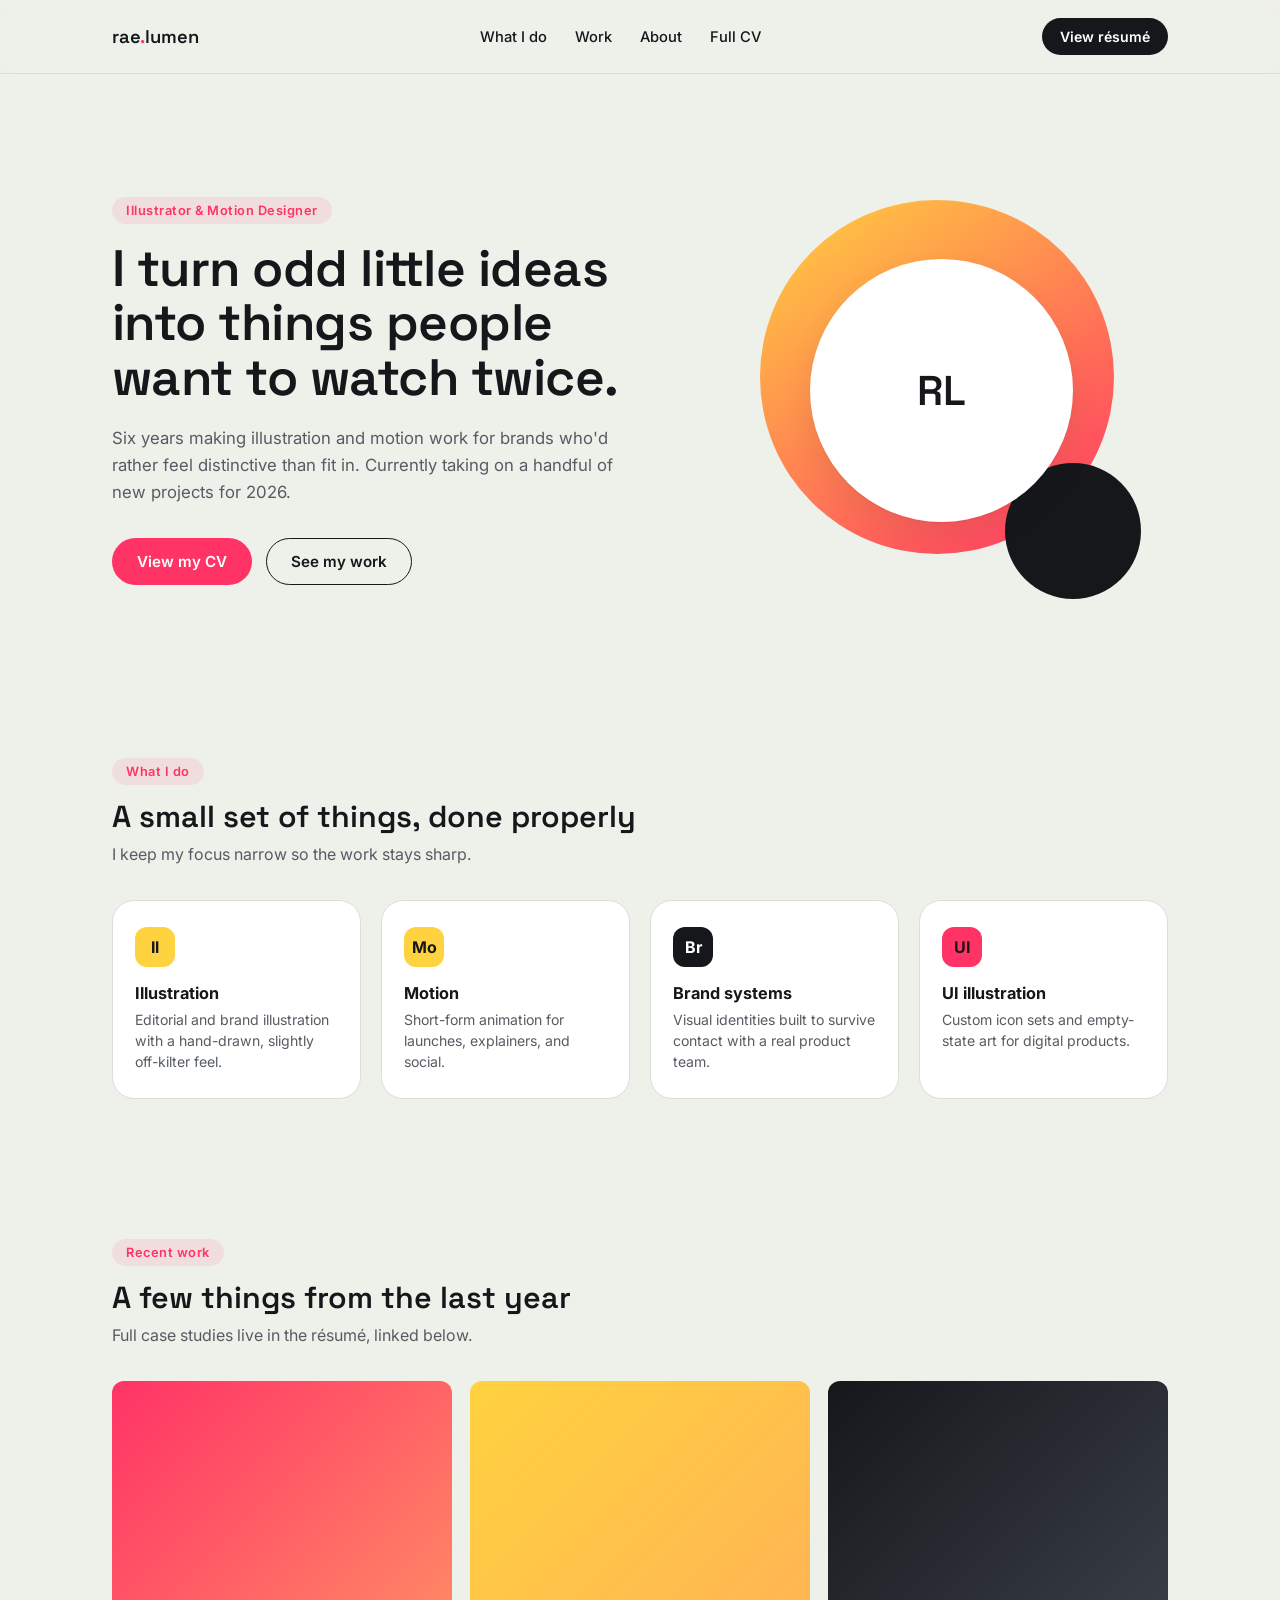
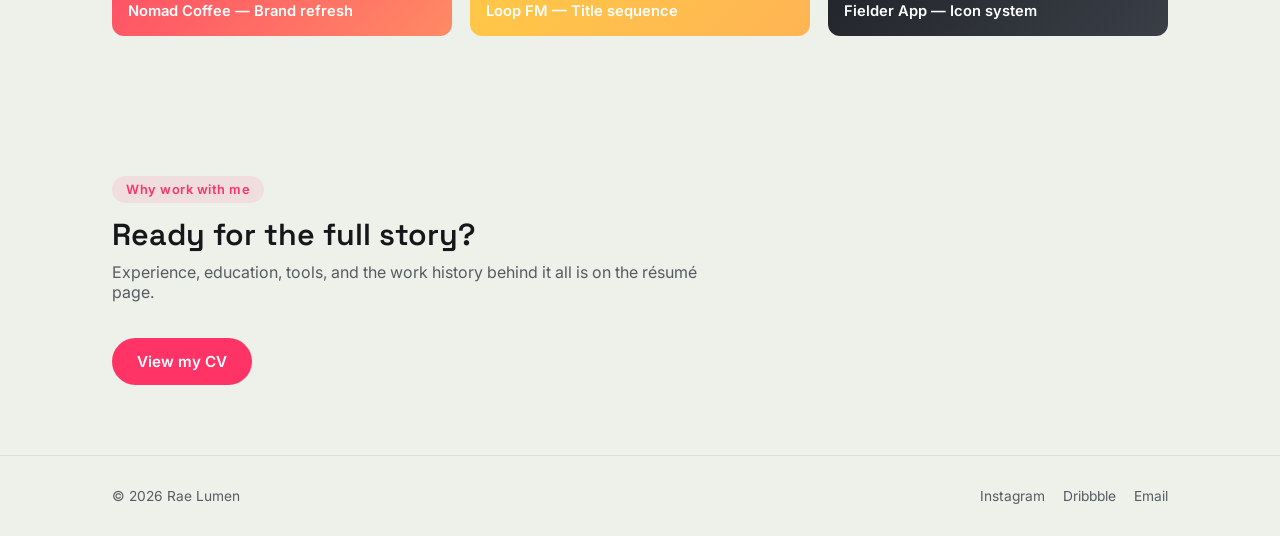
==== index.html @ 73926920 "add: sementara" ====
<!DOCTYPE html>
<html lang="en">
<head>
<meta charset="UTF-8">
<meta name="viewport" content="width=device-width, initial-scale=1.0">
<title>Rae Lumen — Illustrator &amp; Motion Designer</title>
<link rel="preconnect" href="https://fonts.googleapis.com">
<link href="https://fonts.googleapis.com/css2?family=Space+Grotesk:wght@500;600&family=Inter:wght@400;500;600&display=swap" rel="stylesheet">
<link rel="stylesheet" href="style.css">
</head>
<body>

  <header class="site-header">
    <div class="wrap">
      <nav class="main-nav">
        <a class="logo" href="#top">rae<span>.</span>lumen</a>

        <input type="checkbox" id="nav-toggle">

        <ul class="nav-links">
          <li><a href="#services">What I do</a></li>
          <li><a href="#work">Work</a></li>
          <li><a href="#about">About</a></li>
          <li><a href="cv.html">Full CV</a></li>
        </ul>

        <a class="nav-cta" href="cv.html">View résumé</a>

        <label class="nav-burger" for="nav-toggle" aria-label="Toggle menu">
          <span></span><span></span><span></span>
        </label>
      </nav>
    </div>
  </header>

  <main id="top">

    <section class="hero">
      <div class="wrap hero-grid">
        <div class="hero-copy">
          <span class="eyebrow">Illustrator &amp; Motion Designer</span>
          <h1>I turn odd little ideas into things people want to watch twice.</h1>
          <p class="lead">
            Six years making illustration and motion work for brands who'd
            rather feel distinctive than fit in. Currently taking on a
            handful of new projects for 2026.
          </p>
          <div class="hero-actions">
            <a class="btn btn-primary" href="cv.html">View my CV</a>
            <a class="btn btn-secondary" href="#work">See my work</a>
          </div>
        </div>

        <div class="hero-visual" aria-hidden="true">
          <div class="blob blob-1"></div>
          <div class="blob blob-2"></div>
          <div class="avatar-mark">RL</div>
        </div>
      </div>
    </section>

    <section class="section" id="services">
      <div class="wrap">
        <div class="section-head">
          <span class="eyebrow">What I do</span>
          <h2>A small set of things, done properly</h2>
          <p>I keep my focus narrow so the work stays sharp.</p>
        </div>

        <div class="services-grid">
          <article class="service-card">
            <div class="service-icon">Il</div>
            <h3>Illustration</h3>
            <p>Editorial and brand illustration with a hand-drawn, slightly off-kilter feel.</p>
          </article>
          <article class="service-card">
            <div class="service-icon">Mo</div>
            <h3>Motion</h3>
            <p>Short-form animation for launches, explainers, and social.</p>
          </article>
          <article class="service-card">
            <div class="service-icon">Br</div>
            <h3>Brand systems</h3>
            <p>Visual identities built to survive contact with a real product team.</p>
          </article>
          <article class="service-card">
            <div class="service-icon">UI</div>
            <h3>UI illustration</h3>
            <p>Custom icon sets and empty-state art for digital products.</p>
          </article>
        </div>
      </div>
    </section>

    <section class="section" id="work">
      <div class="wrap">
        <div class="section-head">
          <span class="eyebrow">Recent work</span>
          <h2>A few things from the last year</h2>
          <p>Full case studies live in the résumé, linked below.</p>
        </div>

        <div class="work-grid">
          <div class="work-tile"><span>Nomad Coffee — Brand refresh</span></div>
          <div class="work-tile"><span>Loop&nbsp;FM — Title sequence</span></div>
          <div class="work-tile"><span>Fielder App — Icon system</span></div>
        </div>
      </div>
    </section>

    <section class="section" id="about">
      <div class="wrap">
        <div class="section-head">
          <span class="eyebrow">Why work with me</span>
          <h2>Ready for the full story?</h2>
          <p>Experience, education, tools, and the work history behind it all is on the résumé page.</p>
        </div>
        <a class="btn btn-primary" href="cv.html">View my CV</a>
      </div>
    </section>

  </main>

  <footer class="site-footer">
    <div class="wrap footer-row">
      <span>&copy; 2026 Rae Lumen</span>
      <div class="social-row">
        <a href="#">Instagram</a>
        <a href="#">Dribbble</a>
        <a href="mailto:hello@raelumen.example">Email</a>
      </div>
    </div>
  </footer>

</body>
</html>
---- style.css ----
:root{
  --ink: #15171b;
  --ink-soft: #565c63;
  --paper: #eef0ea;
  --card: #ffffff;
  --accent: #ff3366;
  --accent-2: #ffd23f;
  --line: #dcdfd6;
  --radius-lg: 22px;
  --radius-sm: 12px;
  --shadow: 0 1px 2px rgba(21,23,27,0.06), 0 14px 30px rgba(21,23,27,0.08);
  --font-display: "Space Grotesk", "Segoe UI", sans-serif;
  --font-body: "Inter", -apple-system, BlinkMacSystemFont, sans-serif;
}

*{ box-sizing: border-box; }

html{ scroll-behavior: smooth; }

body{
  margin:0;
  background: var(--paper);
  color: var(--ink);
  font-family: var(--font-body);
  -webkit-font-smoothing: antialiased;
}

img{ max-width: 100%; display:block; }

a{ color: inherit; text-decoration: none; }

.wrap{
  max-width: 1120px;
  margin: 0 auto;
  padding: 0 32px;
}

header.site-header{
  position: sticky;
  top: 0;
  z-index: 50;
  background: rgba(238,240,234,0.88);
  backdrop-filter: blur(8px);
  border-bottom: 1px solid var(--line);
}

nav.main-nav{
  display: flex;
  align-items: center;
  justify-content: space-between;
  padding: 18px 0;
}

.logo{
  font-family: var(--font-display);
  font-weight: 600;
  font-size: 1.15rem;
  letter-spacing: -0.01em;
}

.logo span{ color: var(--accent); }

.nav-links{
  list-style:none;
  display:flex;
  gap: 28px;
  margin:0;
  padding:0;
  font-size: 0.92rem;
  font-weight: 500;
}

.nav-links a{
  position: relative;
  padding: 4px 0;
}

.nav-links a::after{
  content:"";
  position:absolute;
  left:0; bottom:-2px;
  width:0%;
  height:2px;
  background: var(--accent);
  transition: width 0.2s ease;
}

.nav-links a:hover::after,
.nav-links a:focus-visible::after{
  width:100%;
}

.nav-cta{
  display:inline-flex;
  align-items:center;
  gap:8px;
  background: var(--ink);
  color: #fff;
  padding: 10px 18px;
  border-radius: 100px;
  font-size: 0.88rem;
  font-weight: 600;
  transition: background-color 0.15s ease, transform 0.1s ease;
}

.nav-cta:hover{
  background: var(--accent);
}

.nav-cta:active{
  transform: translateY(1px);
}

#nav-toggle{
  display:none;
}

.nav-burger{
  display:none;
  width: 26px;
  height: 20px;
  position: relative;
  cursor: pointer;
}

.nav-burger span{
  position:absolute;
  left:0; right:0;
  height:2px;
  background: var(--ink);
  border-radius: 2px;
  transition: transform 0.2s ease, opacity 0.2s ease;
}

.nav-burger span:nth-child(1){ top:0; }
.nav-burger span:nth-child(2){ top:9px; }
.nav-burger span:nth-child(3){ top:18px; }

a:focus-visible,
button:focus-visible,
label.nav-burger:focus-within{
  outline: 2px solid var(--accent);
  outline-offset: 3px;
}

.hero{
  padding: 90px 0 70px;
}

.hero-grid{
  display: grid;
  grid-template-columns: 1.1fr 0.9fr;
  gap: 48px;
  align-items: center;
}

.eyebrow{
  display: inline-block;
  font-size: 0.8rem;
  font-weight: 600;
  letter-spacing: 0.04em;
  color: var(--accent);
  background: rgba(255,51,102,0.09);
  padding: 6px 14px;
  border-radius: 100px;
  margin-bottom: 18px;
}

.hero h1{
  font-family: var(--font-display);
  font-size: clamp(2.2rem, 4vw, 3.4rem);
  line-height: 1.06;
  font-weight: 600;
  margin: 0 0 20px;
  letter-spacing: -0.01em;
}

.hero p.lead{
  font-size: 1.05rem;
  color: var(--ink-soft);
  max-width: 46ch;
  line-height: 1.6;
  margin: 0 0 32px;
}

.hero-actions{
  display:flex;
  gap: 14px;
  flex-wrap: wrap;
}

.btn{
  display: inline-flex;
  align-items:center;
  gap: 8px;
  padding: 13px 24px;
  border-radius: 100px;
  font-weight: 600;
  font-size: 0.95rem;
  border: 1px solid transparent;
  transition: background-color 0.15s ease, border-color 0.15s ease, transform 0.1s ease;
}

.btn:active{ transform: translateY(1px); }

.btn-primary{
  background: var(--accent);
  color: #fff;
}

.btn-primary:hover{
  background: #e01f52;
}

.btn-secondary{
  background: transparent;
  border-color: var(--ink);
  color: var(--ink);
}

.btn-secondary:hover{
  background: var(--ink);
  color: #fff;
}

.hero-visual{
  position: relative;
  aspect-ratio: 1 / 1;
  display:flex;
  align-items:center;
  justify-content:center;
}

.blob{
  position: absolute;
  border-radius: 50%;
}

.blob-1{
  width: 78%;
  height: 78%;
  background: linear-gradient(145deg, var(--accent-2), var(--accent));
  top: 8%;
  left: 10%;
}

.blob-2{
  width: 30%;
  height: 30%;
  background: var(--ink);
  bottom: 4%;
  right: 6%;
}

.avatar-mark{
  position: relative;
  width: 58%;
  aspect-ratio: 1/1;
  border-radius: 50%;
  background: var(--card);
  display:flex;
  align-items:center;
  justify-content:center;
  font-family: var(--font-display);
  font-size: 2.6rem;
  font-weight: 600;
  color: var(--ink);
  box-shadow: var(--shadow);
}

.section{
  padding: 70px 0;
}

.section-head{
  margin-bottom: 36px;
  max-width: 60ch;
}

.section-head .eyebrow{ margin-bottom: 12px; }

.section-head h2{
  font-family: var(--font-display);
  font-size: 1.9rem;
  font-weight: 600;
  margin: 0 0 8px;
}

.section-head p{
  color: var(--ink-soft);
  margin:0;
}

.services-grid{
  display: grid;
  grid-template-columns: repeat(4, 1fr);
  gap: 20px;
}

.service-card{
  background: var(--card);
  border-radius: var(--radius-lg);
  padding: 26px 22px;
  border: 1px solid var(--line);
  transition: transform 0.15s ease, box-shadow 0.15s ease;
}

.service-card:hover{
  transform: translateY(-4px);
  box-shadow: var(--shadow);
}

.service-card:nth-child(2) .service-icon{ background: var(--accent-2); }
.service-card:nth-child(3) .service-icon{ background: var(--ink); color:#fff; }
.service-card:nth-child(4) .service-icon{ background: var(--accent); }

.service-icon{
  width: 40px;
  height: 40px;
  border-radius: 12px;
  background: var(--accent-2);
  display:flex;
  align-items:center;
  justify-content:center;
  font-weight: 700;
  margin-bottom: 16px;
}

.service-card h3{
  font-size: 1.02rem;
  margin: 0 0 6px;
}

.service-card p{
  font-size: 0.88rem;
  color: var(--ink-soft);
  margin:0;
  line-height: 1.5;
}

.work-grid{
  display: grid;
  grid-template-columns: repeat(3, 1fr);
  gap: 18px;
}

.work-tile{
  position: relative;
  border-radius: var(--radius-sm);
  overflow: hidden;
  aspect-ratio: 4/3;
  background: linear-gradient(135deg, var(--ink) 0%, #3a3f47 100%);
  display:flex;
  align-items:flex-end;
  padding: 16px;
}

.work-tile:nth-child(1){ background: linear-gradient(135deg, var(--accent), #ff8a65); }
.work-tile:nth-child(2){ background: linear-gradient(135deg, var(--accent-2), #ffb454); }
.work-tile:nth-child(3){ background: linear-gradient(135deg, var(--ink), #3a3f47); }

.work-tile span{
  color: #fff;
  font-weight: 600;
  font-size: 0.92rem;
  position: relative;
}

footer.site-footer{
  border-top: 1px solid var(--line);
  padding: 32px 0;
}

.footer-row{
  display:flex;
  justify-content: space-between;
  align-items:center;
  flex-wrap: wrap;
  gap: 16px;
  font-size: 0.86rem;
  color: var(--ink-soft);
}

.social-row{
  display:flex;
  gap: 18px;
}

.social-row a:hover{
  color: var(--accent);
}

.cv-header{
  padding: 60px 0 40px;
  border-bottom: 1px solid var(--line);
}

.cv-header-inner{
  display:flex;
  align-items:center;
  gap: 28px;
  flex-wrap: wrap;
}

.cv-avatar{
  width: 116px;
  height: 116px;
  border-radius: 50%;
  background: linear-gradient(150deg, var(--accent-2), var(--accent));
  display:flex;
  align-items:center;
  justify-content:center;
  font-family: var(--font-display);
  font-size: 2rem;
  font-weight: 600;
  color: #fff;
  flex-shrink:0;
}

.cv-id h1{
  font-family: var(--font-display);
  font-size: 1.9rem;
  margin: 0 0 4px;
}

.cv-id .role{
  color: var(--accent);
  font-weight: 600;
  font-size: 0.95rem;
  margin: 0 0 12px;
}

.cv-contact{
  list-style:none;
  display:flex;
  flex-wrap: wrap;
  gap: 14px 22px;
  margin:0;
  padding:0;
  font-size: 0.86rem;
  color: var(--ink-soft);
}

.back-link{
  display:inline-flex;
  align-items:center;
  gap:6px;
  font-size: 0.86rem;
  font-weight: 600;
  color: var(--ink-soft);
  margin-bottom: 18px;
}

.back-link:hover{ color: var(--accent); }

.cv-body{
  display:grid;
  grid-template-columns: 1fr 1.7fr;
  gap: 50px;
  padding: 50px 0 90px;
  align-items:start;
}

.cv-side{
  position: sticky;
  top: 90px;
  display:flex;
  flex-direction:column;
  gap: 36px;
}

.side-block h2{
  font-size: 0.78rem;
  letter-spacing: 0.05em;
  text-transform: uppercase;
  color: var(--accent);
  margin: 0 0 14px;
}

.skill-tags{
  display:flex;
  flex-wrap:wrap;
  gap: 8px;
}

.skill-tags span{
  font-size: 0.82rem;
  padding: 6px 12px;
  border-radius: 100px;
  background: var(--card);
  border: 1px solid var(--line);
}

.tool-grid{
  display: grid;
  grid-template-columns: repeat(2, 1fr);
  gap: 10px;
}

.tool-grid div{
  background: var(--card);
  border: 1px solid var(--line);
  border-radius: var(--radius-sm);
  padding: 10px 12px;
  font-size: 0.82rem;
  text-align:center;
  font-weight: 500;
}

.edu-entry{
  font-size: 0.9rem;
  margin-bottom: 14px;
}

.edu-entry:last-child{ margin-bottom:0; }

.edu-entry .school{
  font-weight: 600;
  display:block;
}

.edu-entry .when{
  color: var(--ink-soft);
  font-size: 0.8rem;
}

.cv-main .about-text{
  font-size: 1rem;
  line-height: 1.7;
  color: var(--ink-soft);
  max-width: 68ch;
  margin: 0 0 46px;
}

.cv-main h2.block-title{
  font-family: var(--font-display);
  font-size: 1.3rem;
  margin: 0 0 26px;
}

.timeline{
  position: relative;
  padding-left: 28px;
  margin-bottom: 46px;
}

.timeline::before{
  content:"";
  position:absolute;
  left: 5px;
  top: 6px;
  bottom: 6px;
  width: 2px;
  background: var(--line);
}

.timeline-item{
  position: relative;
  margin-bottom: 30px;
}

.timeline-item:last-child{ margin-bottom:0; }

.timeline-item::before{
  content:"";
  position:absolute;
  left: -28px;
  top: 4px;
  width: 12px;
  height: 12px;
  border-radius: 50%;
  background: var(--accent);
  border: 3px solid var(--paper);
}

.timeline-item .when{
  font-size: 0.8rem;
  color: var(--ink-soft);
  font-weight: 600;
  margin-bottom: 2px;
}

.timeline-item h3{
  font-size: 1.02rem;
  margin: 0 0 2px;
}

.timeline-item .place{
  font-size: 0.85rem;
  color: var(--ink-soft);
  margin-bottom: 8px;
}

.timeline-item ul{
  margin: 8px 0 0;
  padding-left: 18px;
  font-size: 0.9rem;
  color: var(--ink-soft);
  line-height: 1.55;
}

.timeline-item li{ margin-bottom: 4px; }

@media (max-width: 900px){
  .hero-grid{ grid-template-columns: 1fr; }
  .hero-visual{ max-width: 340px; margin: 0 auto; }
  .services-grid{ grid-template-columns: repeat(2, 1fr); }
  .work-grid{ grid-template-columns: repeat(2, 1fr); }
  .cv-body{ grid-template-columns: 1fr; }
  .cv-side{ position: static; }
}

@media (max-width: 640px){
  .wrap{ padding: 0 20px; }

  .nav-links{
    position: absolute;
    top: 100%;
    left: 0;
    right: 0;
    flex-direction: column;
    background: var(--paper);
    border-bottom: 1px solid var(--line);
    padding: 18px 20px;
    gap: 16px;
    display: none;
  }

  .nav-burger{ display:block; }

  #nav-toggle:checked ~ .nav-links{
    display: flex;
  }

  #nav-toggle:checked ~ .nav-burger span:nth-child(1){
    transform: translateY(9px) rotate(45deg);
  }
  #nav-toggle:checked ~ .nav-burger span:nth-child(2){
    opacity: 0;
  }
  #nav-toggle:checked ~ .nav-burger span:nth-child(3){
    transform: translateY(-9px) rotate(-45deg);
  }

  .services-grid{ grid-template-columns: 1fr; }
  .work-grid{ grid-template-columns: 1fr; }
  .hero-actions{ flex-direction: column; align-items: stretch; }
  .btn{ justify-content:center; }
  .cv-header-inner{ flex-direction: column; align-items:flex-start; }
  .footer-row{ flex-direction: column; align-items:flex-start; }
}
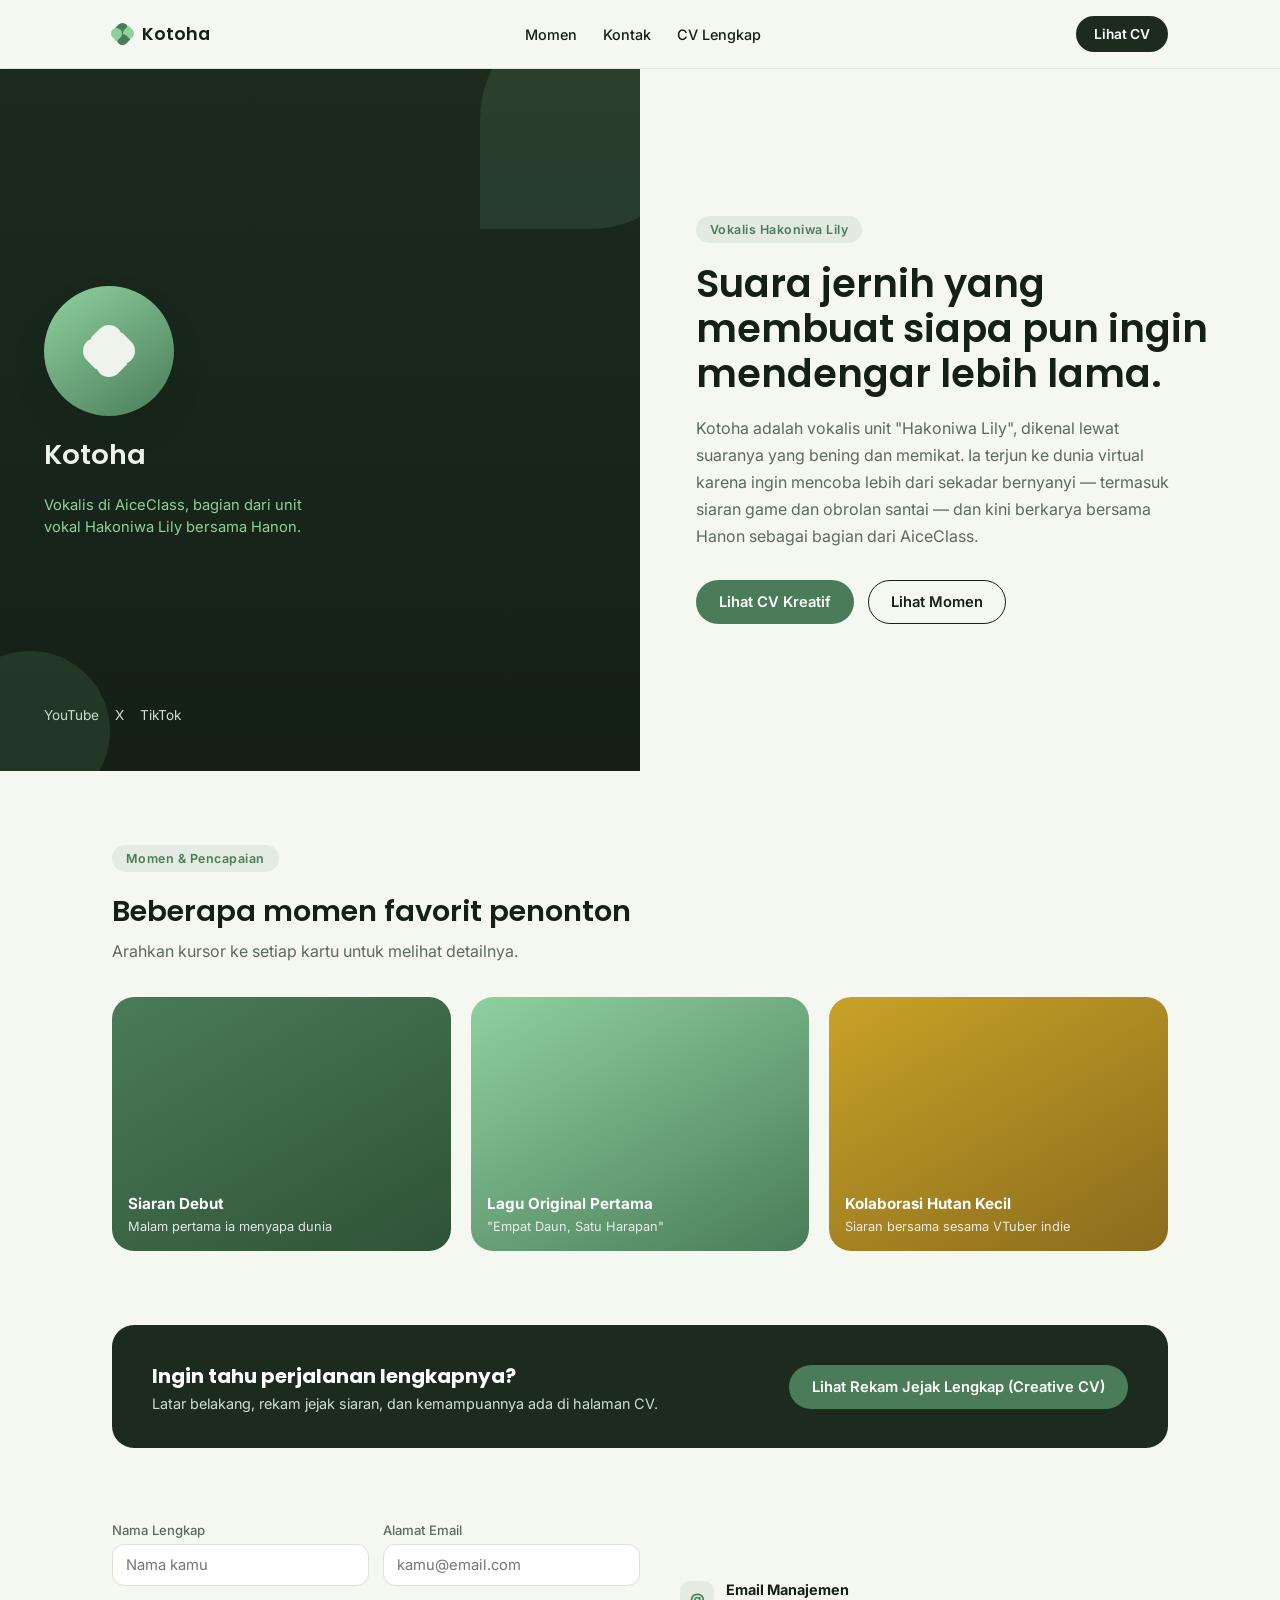
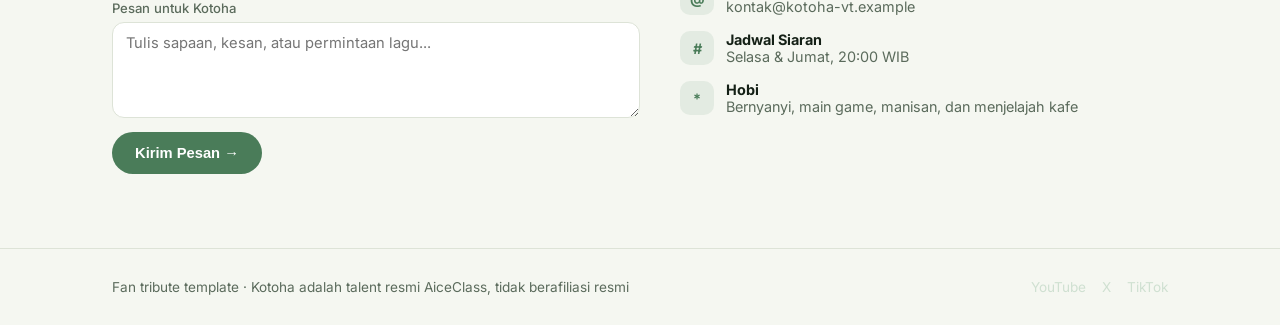
==== commit 783a4347: "update all - not the information" ====
--- a/index.html
+++ b/index.html
@@ -1,11 +1,11 @@
 <!DOCTYPE html>
-<html lang="en">
+<html lang="id">
 <head>
 <meta charset="UTF-8">
 <meta name="viewport" content="width=device-width, initial-scale=1.0">
-<title>Rae Lumen — Illustrator &amp; Motion Designer</title>
+<title>Kotoha — VTuber Klover</title>
 <link rel="preconnect" href="https://fonts.googleapis.com">
-<link href="https://fonts.googleapis.com/css2?family=Space+Grotesk:wght@500;600&family=Inter:wght@400;500;600&display=swap" rel="stylesheet">
+<link href="https://fonts.googleapis.com/css2?family=Poppins:wght@500;600&family=Inter:wght@400;500;600&display=swap" rel="stylesheet">
 <link rel="stylesheet" href="style.css">
 </head>
 <body>
@@ -13,20 +13,22 @@
   <header class="site-header">
     <div class="wrap">
       <nav class="main-nav">
-        <a class="logo" href="#top">rae<span>.</span>lumen</a>
+        <a class="logo" href="#top">
+          <span class="mark"><span class="leaf"></span><span class="leaf"></span><span class="leaf"></span><span class="leaf"></span></span>
+          Kotoha
+        </a>
 
         <input type="checkbox" id="nav-toggle">
 
         <ul class="nav-links">
-          <li><a href="#services">What I do</a></li>
-          <li><a href="#work">Work</a></li>
-          <li><a href="#about">About</a></li>
-          <li><a href="cv.html">Full CV</a></li>
+          <li><a href="#momen">Momen</a></li>
+          <li><a href="#kontak">Kontak</a></li>
+          <li><a href="cv.html">CV Lengkap</a></li>
         </ul>
 
-        <a class="nav-cta" href="cv.html">View résumé</a>
+        <a class="nav-cta" href="cv.html">Lihat CV</a>
 
-        <label class="nav-burger" for="nav-toggle" aria-label="Toggle menu">
+        <label class="nav-burger" for="nav-toggle" aria-label="Buka menu">
           <span></span><span></span><span></span>
         </label>
       </nav>
@@ -36,86 +38,129 @@
   <main id="top">
 
     <section class="hero">
-      <div class="wrap hero-grid">
-        <div class="hero-copy">
-          <span class="eyebrow">Illustrator &amp; Motion Designer</span>
-          <h1>I turn odd little ideas into things people want to watch twice.</h1>
-          <p class="lead">
-            Six years making illustration and motion work for brands who'd
-            rather feel distinctive than fit in. Currently taking on a
-            handful of new projects for 2026.
-          </p>
-          <div class="hero-actions">
-            <a class="btn btn-primary" href="cv.html">View my CV</a>
-            <a class="btn btn-secondary" href="#work">See my work</a>
+      <div class="hero-panel">
+        <div class="decor-leaf d1"></div>
+        <div class="decor-leaf d2"></div>
+
+        <div class="hero-id">
+          <div class="avatar-ring">
+            <div class="clover"><span class="leaf"></span><span class="leaf"></span><span class="leaf"></span><span class="leaf"></span></div>
           </div>
+          <h1>Kotoha</h1>
+          <p class="role">Vokalis di AiceClass, bagian dari unit vokal Hakoniwa Lily bersama Hanon.</p>
         </div>
 
-        <div class="hero-visual" aria-hidden="true">
-          <div class="blob blob-1"></div>
-          <div class="blob blob-2"></div>
-          <div class="avatar-mark">RL</div>
+        <div class="social-row">
+          <a href="https://www.youtube.com/channel/UC3ql_EU4JnaE3Rh3cqbHu6g" target="_blank" rel="noopener">YouTube</a>
+          <a href="https://twitter.com/Kotoha_ktnh" target="_blank" rel="noopener">X</a>
+          <a href="https://www.tiktok.com/@hanon_kotoha" target="_blank" rel="noopener">TikTok</a>
+        </div>
+      </div>
+
+      <div class="hero-copy">
+        <span class="eyebrow">Vokalis Hakoniwa Lily</span>
+        <h2>Suara jernih yang membuat siapa pun ingin mendengar lebih lama.</h2>
+        <p class="lead">
+          Kotoha adalah vokalis unit "Hakoniwa Lily", dikenal lewat suaranya
+          yang bening dan memikat. Ia terjun ke dunia virtual karena ingin
+          mencoba lebih dari sekadar bernyanyi &mdash; termasuk siaran game
+          dan obrolan santai &mdash; dan kini berkarya bersama Hanon sebagai
+          bagian dari AiceClass.
+        </p>
+        <div class="hero-actions">
+          <a class="btn btn-primary" href="cv.html">Lihat CV Kreatif</a>
+          <a class="btn btn-secondary" href="#momen">Lihat Momen</a>
         </div>
       </div>
     </section>
 
-    <section class="section" id="services">
+    <section class="section" id="momen">
       <div class="wrap">
         <div class="section-head">
-          <span class="eyebrow">What I do</span>
-          <h2>A small set of things, done properly</h2>
-          <p>I keep my focus narrow so the work stays sharp.</p>
+          <span class="eyebrow">Momen &amp; Pencapaian</span>
+          <h2>Beberapa momen favorit penonton</h2>
+          <p>Arahkan kursor ke setiap kartu untuk melihat detailnya.</p>
         </div>
 
-        <div class="services-grid">
-          <article class="service-card">
-            <div class="service-icon">Il</div>
-            <h3>Illustration</h3>
-            <p>Editorial and brand illustration with a hand-drawn, slightly off-kilter feel.</p>
-          </article>
-          <article class="service-card">
-            <div class="service-icon">Mo</div>
-            <h3>Motion</h3>
-            <p>Short-form animation for launches, explainers, and social.</p>
-          </article>
-          <article class="service-card">
-            <div class="service-icon">Br</div>
-            <h3>Brand systems</h3>
-            <p>Visual identities built to survive contact with a real product team.</p>
-          </article>
-          <article class="service-card">
-            <div class="service-icon">UI</div>
-            <h3>UI illustration</h3>
-            <p>Custom icon sets and empty-state art for digital products.</p>
-          </article>
+        <div class="moments-grid">
+          <div class="moment-card">
+            <div class="moment-overlay"><span>Lihat</span></div>
+            <div class="moment-caption">
+              <strong>Siaran Debut</strong>
+              <span>Malam pertama ia menyapa dunia</span>
+            </div>
+          </div>
+          <div class="moment-card">
+            <div class="moment-overlay"><span>Lihat</span></div>
+            <div class="moment-caption">
+              <strong>Lagu Original Pertama</strong>
+              <span>"Empat Daun, Satu Harapan"</span>
+            </div>
+          </div>
+          <div class="moment-card">
+            <div class="moment-overlay"><span>Lihat</span></div>
+            <div class="moment-caption">
+              <strong>Kolaborasi Hutan Kecil</strong>
+              <span>Siaran bersama sesama VTuber indie</span>
+            </div>
+          </div>
         </div>
       </div>
     </section>
 
-    <section class="section" id="work">
-      <div class="wrap">
-        <div class="section-head">
-          <span class="eyebrow">Recent work</span>
-          <h2>A few things from the last year</h2>
-          <p>Full case studies live in the résumé, linked below.</p>
+    <div class="wrap">
+      <div class="cta-banner">
+        <div>
+          <h3>Ingin tahu perjalanan lengkapnya?</h3>
+          <p>Latar belakang, rekam jejak siaran, dan kemampuannya ada di halaman CV.</p>
         </div>
+        <a class="btn btn-primary" href="cv.html">Lihat Rekam Jejak Lengkap (Creative CV)</a>
+      </div>
+    </div>
 
-        <div class="work-grid">
-          <div class="work-tile"><span>Nomad Coffee — Brand refresh</span></div>
-          <div class="work-tile"><span>Loop&nbsp;FM — Title sequence</span></div>
-          <div class="work-tile"><span>Fielder App — Icon system</span></div>
+    <section class="section" id="kontak">
+      <div class="wrap contact-grid">
+        <form class="contact-form">
+          <div class="form-row">
+            <div class="field">
+              <label for="nama">Nama Lengkap</label>
+              <input type="text" id="nama" placeholder="Nama kamu">
+            </div>
+            <div class="field">
+              <label for="email">Alamat Email</label>
+              <input type="email" id="email" placeholder="kamu@email.com">
+            </div>
+          </div>
+          <div class="field">
+            <label for="pesan">Pesan untuk Kotoha</label>
+            <textarea id="pesan" rows="4" placeholder="Tulis sapaan, kesan, atau permintaan lagu..."></textarea>
+          </div>
+          <button class="btn btn-primary" type="button" style="align-self:flex-start;">Kirim Pesan &rarr;</button>
+        </form>
+
+        <div class="contact-info">
+          <div class="item">
+            <span class="ic">@</span>
+            <div>
+              <strong>Email Manajemen</strong><br>
+              <span style="color:var(--ink-soft);">kontak@kotoha-vt.example</span>
+            </div>
+          </div>
+          <div class="item">
+            <span class="ic">#</span>
+            <div>
+              <strong>Jadwal Siaran</strong><br>
+              <span style="color:var(--ink-soft);">Selasa &amp; Jumat, 20:00 WIB</span>
+            </div>
+          </div>
+          <div class="item">
+            <span class="ic">*</span>
+            <div>
+              <strong>Hobi</strong><br>
+              <span style="color:var(--ink-soft);">Bernyanyi, main game, manisan, dan menjelajah kafe</span>
+            </div>
+          </div>
         </div>
-      </div>
-    </section>
-
-    <section class="section" id="about">
-      <div class="wrap">
-        <div class="section-head">
-          <span class="eyebrow">Why work with me</span>
-          <h2>Ready for the full story?</h2>
-          <p>Experience, education, tools, and the work history behind it all is on the résumé page.</p>
-        </div>
-        <a class="btn btn-primary" href="cv.html">View my CV</a>
       </div>
     </section>
 
@@ -123,11 +168,11 @@
 
   <footer class="site-footer">
     <div class="wrap footer-row">
-      <span>&copy; 2026 Rae Lumen</span>
+      <span>Fan tribute template &middot; Kotoha adalah talent resmi AiceClass, tidak berafiliasi resmi</span>
       <div class="social-row">
-        <a href="#">Instagram</a>
-        <a href="#">Dribbble</a>
-        <a href="mailto:hello@raelumen.example">Email</a>
+        <a href="https://www.youtube.com/channel/UC3ql_EU4JnaE3Rh3cqbHu6g" target="_blank" rel="noopener">YouTube</a>
+        <a href="https://twitter.com/Kotoha_ktnh" target="_blank" rel="noopener">X</a>
+        <a href="https://www.tiktok.com/@hanon_kotoha" target="_blank" rel="noopener">TikTok</a>
       </div>
     </div>
   </footer>
--- a/style.css
+++ b/style.css
@@ -1,22 +1,45 @@
 
 :root{
-  --ink: #15171b;
-  --ink-soft: #565c63;
-  --paper: #eef0ea;
+  --ink: #142016;
+  --forest: #1c2b1e;
+  --forest-2: #24361f;
+  --paper: #f5f7f1;
   --card: #ffffff;
-  --accent: #ff3366;
-  --accent-2: #ffd23f;
-  --line: #dcdfd6;
+  --moss: #4a7c59;
+  --mint: #8fd19e;
+  --gold: #c9a227;
+  --bloom: #ff6f9c;
+  --ink-soft: #5b6b5c;
+  --line: #dde3d7;
   --radius-lg: 22px;
   --radius-sm: 12px;
-  --shadow: 0 1px 2px rgba(21,23,27,0.06), 0 14px 30px rgba(21,23,27,0.08);
-  --font-display: "Space Grotesk", "Segoe UI", sans-serif;
+  --shadow: 0 1px 2px rgba(20,32,22,0.07), 0 16px 34px rgba(20,32,22,0.10);
+  --font-display: "Poppins", "Segoe UI", sans-serif;
   --font-body: "Inter", -apple-system, BlinkMacSystemFont, sans-serif;
 }
 
 *{ box-sizing: border-box; }
-
 html{ scroll-behavior: smooth; }
+
+@keyframes floatY{
+  0%, 100%{ transform: translateY(0); }
+  50%{ transform: translateY(-10px); }
+}
+
+@keyframes fadeInUp{
+  from{ opacity: 0; transform: translateY(16px); }
+  to{ opacity: 1; transform: translateY(0); }
+}
+
+@keyframes softPulse{
+  0%, 100%{ box-shadow: 0 0 0 0 rgba(74,124,89,0.35); }
+  50%{ box-shadow: 0 0 0 8px rgba(74,124,89,0); }
+}
+
+@keyframes leafSpin{
+  from{ transform: rotate(0deg); }
+  to{ transform: rotate(360deg); }
+}
 
 body{
   margin:0;
@@ -26,9 +49,8 @@
   -webkit-font-smoothing: antialiased;
 }
 
-img{ max-width: 100%; display:block; }
-
-a{ color: inherit; text-decoration: none; }
+a{ color:inherit; text-decoration:none; }
+img{ max-width:100%; display:block; }
 
 .wrap{
   max-width: 1120px;
@@ -36,38 +58,61 @@
   padding: 0 32px;
 }
 
+.texture{
+  background-image: radial-gradient(var(--line) 1px, transparent 1px);
+  background-size: 22px 22px;
+}
+
 header.site-header{
   position: sticky;
   top: 0;
   z-index: 50;
-  background: rgba(238,240,234,0.88);
+  background: rgba(245,247,241,0.9);
   backdrop-filter: blur(8px);
   border-bottom: 1px solid var(--line);
 }
 
 nav.main-nav{
-  display: flex;
-  align-items: center;
+  display:flex;
+  align-items:center;
   justify-content: space-between;
-  padding: 18px 0;
+  padding: 16px 0;
 }
 
 .logo{
+  display:flex;
+  align-items:center;
+  gap:8px;
   font-family: var(--font-display);
-  font-weight: 600;
-  font-size: 1.15rem;
-  letter-spacing: -0.01em;
-}
-
-.logo span{ color: var(--accent); }
+  font-weight:600;
+  font-size: 1.1rem;
+}
+
+.logo .mark{
+  position: relative;
+  width: 22px;
+  height: 22px;
+  flex-shrink:0;
+}
+
+.logo .mark .leaf{
+  position:absolute;
+  width: 11px;
+  height: 11px;
+  background: var(--moss);
+  border-radius: 60% 60% 60% 0;
+}
+.logo .mark .leaf:nth-child(1){ top:0; left:5px; transform: rotate(45deg); }
+.logo .mark .leaf:nth-child(2){ top:5px; left:11px; transform: rotate(135deg); background: var(--mint); }
+.logo .mark .leaf:nth-child(3){ top:11px; left:5px; transform: rotate(225deg); }
+.logo .mark .leaf:nth-child(4){ top:5px; left:-1px; transform: rotate(-45deg); background: var(--mint); }
 
 .nav-links{
   list-style:none;
   display:flex;
-  gap: 28px;
-  margin:0;
-  padding:0;
-  font-size: 0.92rem;
+  gap:26px;
+  margin:0; padding:0;
+  font-size: 0.9rem;
   font-weight: 500;
 }
 
@@ -82,46 +127,36 @@
   left:0; bottom:-2px;
   width:0%;
   height:2px;
-  background: var(--accent);
+  background: var(--moss);
   transition: width 0.2s ease;
 }
 
 .nav-links a:hover::after,
-.nav-links a:focus-visible::after{
-  width:100%;
-}
+.nav-links a:focus-visible::after{ width:100%; }
 
 .nav-cta{
   display:inline-flex;
   align-items:center;
   gap:8px;
-  background: var(--ink);
-  color: #fff;
+  background: var(--forest);
+  color:#fff;
   padding: 10px 18px;
   border-radius: 100px;
-  font-size: 0.88rem;
-  font-weight: 600;
+  font-size: 0.86rem;
+  font-weight:600;
   transition: background-color 0.15s ease, transform 0.1s ease;
 }
 
-.nav-cta:hover{
-  background: var(--accent);
-}
-
-.nav-cta:active{
-  transform: translateY(1px);
-}
-
-#nav-toggle{
-  display:none;
-}
+.nav-cta:hover{ background: var(--moss); }
+.nav-cta:active{ transform: translateY(1px); }
+
+#nav-toggle{ display:none; }
 
 .nav-burger{
   display:none;
-  width: 26px;
-  height: 20px;
-  position: relative;
-  cursor: pointer;
+  width:26px; height:20px;
+  position:relative;
+  cursor:pointer;
 }
 
 .nav-burger span{
@@ -129,59 +164,159 @@
   left:0; right:0;
   height:2px;
   background: var(--ink);
-  border-radius: 2px;
+  border-radius:2px;
   transition: transform 0.2s ease, opacity 0.2s ease;
 }
-
 .nav-burger span:nth-child(1){ top:0; }
 .nav-burger span:nth-child(2){ top:9px; }
 .nav-burger span:nth-child(3){ top:18px; }
 
-a:focus-visible,
-button:focus-visible,
-label.nav-burger:focus-within{
-  outline: 2px solid var(--accent);
+a:focus-visible, button:focus-visible, input:focus-visible, textarea:focus-visible{
+  outline: 2px solid var(--moss);
   outline-offset: 3px;
 }
 
 .hero{
-  padding: 90px 0 70px;
-}
-
-.hero-grid{
-  display: grid;
-  grid-template-columns: 1.1fr 0.9fr;
-  gap: 48px;
-  align-items: center;
+  display:grid;
+  grid-template-columns: 1fr 1fr;
+  min-height: 78vh;
+}
+
+.hero-panel{
+  position: relative;
+  background: linear-gradient(180deg, var(--forest) 0%, var(--ink) 100%);
+  color: #eef3ec;
+  display:flex;
+  flex-direction:column;
+  align-items:flex-start;
+  justify-content: space-between;
+  padding: 48px 44px;
+  overflow:hidden;
+}
+
+.hero-panel .decor-leaf{
+  position:absolute;
+  border-radius: 60% 60% 60% 0;
+  background: rgba(143,209,158,0.12);
+  animation: leafSpin 50s linear infinite;
+  transform-origin: center;
+}
+
+.hero-panel .decor-leaf.d1{ width:220px; height:220px; top:-60px; right:-60px; }
+.hero-panel .decor-leaf.d2{ width:160px; height:160px; bottom:-40px; left:-50px; animation-direction: reverse; animation-duration: 65s; }
+
+.hero-id{
+  position: relative;
+  display:flex;
+  flex-direction:column;
+  align-items:flex-start;
+  gap: 18px;
+  margin: auto 0;
+}
+
+.hero-id > *,
+.hero-copy > *{
+  animation: fadeInUp 0.6s ease both;
+}
+
+.hero-id > *:nth-child(1){ animation-delay: 0s; }
+.hero-id > *:nth-child(2){ animation-delay: 0.08s; }
+.hero-id > *:nth-child(3){ animation-delay: 0.16s; }
+
+.hero-copy > *:nth-child(1){ animation-delay: 0.1s; }
+.hero-copy > *:nth-child(2){ animation-delay: 0.2s; }
+.hero-copy > *:nth-child(3){ animation-delay: 0.3s; }
+.hero-copy > *:nth-child(4){ animation-delay: 0.4s; }
+
+.avatar-ring{
+  width: 130px;
+  height: 130px;
+  border-radius: 50%;
+  background: linear-gradient(145deg, var(--mint), var(--moss));
+  display:flex;
+  align-items:center;
+  justify-content:center;
+  box-shadow: var(--shadow);
+  position: relative;
+  animation: floatY 4.5s ease-in-out infinite;
+}
+
+.avatar-ring .clover{
+  position: relative;
+  width: 52px;
+  height: 52px;
+}
+
+.avatar-ring .clover .leaf{
+  position:absolute;
+  width: 26px;
+  height: 26px;
+  background: #eef3ec;
+  border-radius: 60% 60% 60% 0;
+}
+.avatar-ring .clover .leaf:nth-child(1){ top:0; left:13px; transform: rotate(45deg); }
+.avatar-ring .clover .leaf:nth-child(2){ top:13px; left:26px; transform: rotate(135deg); }
+.avatar-ring .clover .leaf:nth-child(3){ top:26px; left:13px; transform: rotate(225deg); }
+.avatar-ring .clover .leaf:nth-child(4){ top:13px; left:0px; transform: rotate(-45deg); }
+
+.hero-id h1{
+  font-family: var(--font-display);
+  font-size: 1.7rem;
+  font-weight: 600;
+  margin: 0;
+}
+
+.hero-id .role{
+  color: var(--mint);
+  font-size: 0.92rem;
+  margin: 0;
+  max-width: 30ch;
+  line-height:1.5;
+}
+
+.social-row{
+  display:flex;
+  gap: 16px;
+  font-size: 0.85rem;
+}
+
+.social-row a{ color:#cfe0d1; }
+.social-row a:hover{ color: var(--mint); }
+
+.hero-copy{
+  padding: 70px 56px;
+  display:flex;
+  flex-direction:column;
+  justify-content:center;
 }
 
 .eyebrow{
-  display: inline-block;
-  font-size: 0.8rem;
-  font-weight: 600;
+  display:inline-block;
+  font-size: 0.78rem;
+  font-weight:600;
   letter-spacing: 0.04em;
-  color: var(--accent);
-  background: rgba(255,51,102,0.09);
+  color: var(--moss);
+  background: rgba(74,124,89,0.1);
   padding: 6px 14px;
   border-radius: 100px;
   margin-bottom: 18px;
-}
-
-.hero h1{
+  width: fit-content;
+}
+
+.hero-copy h2{
   font-family: var(--font-display);
-  font-size: clamp(2.2rem, 4vw, 3.4rem);
-  line-height: 1.06;
+  font-size: clamp(1.7rem, 3vw, 2.4rem);
+  line-height: 1.18;
   font-weight: 600;
-  margin: 0 0 20px;
-  letter-spacing: -0.01em;
-}
-
-.hero p.lead{
-  font-size: 1.05rem;
+  margin: 0 0 18px;
+}
+
+.hero-copy p.lead{
+  font-size: 1rem;
   color: var(--ink-soft);
-  max-width: 46ch;
-  line-height: 1.6;
-  margin: 0 0 32px;
+  max-width: 48ch;
+  line-height: 1.7;
+  margin: 0 0 30px;
 }
 
 .hero-actions{
@@ -191,400 +326,364 @@
 }
 
 .btn{
-  display: inline-flex;
-  align-items:center;
-  gap: 8px;
-  padding: 13px 24px;
+  display:inline-flex;
+  align-items:center;
+  gap:8px;
+  padding: 12px 22px;
   border-radius: 100px;
   font-weight: 600;
-  font-size: 0.95rem;
+  font-size: 0.92rem;
   border: 1px solid transparent;
-  transition: background-color 0.15s ease, border-color 0.15s ease, transform 0.1s ease;
+  transition: background-color 0.15s ease, border-color 0.15s ease, transform 0.1s ease, color 0.15s ease;
 }
 
 .btn:active{ transform: translateY(1px); }
 
-.btn-primary{
-  background: var(--accent);
-  color: #fff;
-}
-
-.btn-primary:hover{
-  background: #e01f52;
-}
-
-.btn-secondary{
-  background: transparent;
-  border-color: var(--ink);
-  color: var(--ink);
-}
-
-.btn-secondary:hover{
-  background: var(--ink);
-  color: #fff;
-}
-
-.hero-visual{
-  position: relative;
-  aspect-ratio: 1 / 1;
-  display:flex;
-  align-items:center;
-  justify-content:center;
-}
-
-.blob{
-  position: absolute;
-  border-radius: 50%;
-}
-
-.blob-1{
-  width: 78%;
-  height: 78%;
-  background: linear-gradient(145deg, var(--accent-2), var(--accent));
-  top: 8%;
-  left: 10%;
-}
-
-.blob-2{
-  width: 30%;
-  height: 30%;
-  background: var(--ink);
-  bottom: 4%;
-  right: 6%;
-}
-
-.avatar-mark{
-  position: relative;
-  width: 58%;
-  aspect-ratio: 1/1;
-  border-radius: 50%;
-  background: var(--card);
-  display:flex;
-  align-items:center;
-  justify-content:center;
-  font-family: var(--font-display);
-  font-size: 2.6rem;
-  font-weight: 600;
-  color: var(--ink);
-  box-shadow: var(--shadow);
-}
-
-.section{
-  padding: 70px 0;
-}
-
-.section-head{
-  margin-bottom: 36px;
-  max-width: 60ch;
-}
-
-.section-head .eyebrow{ margin-bottom: 12px; }
-
+.btn-primary{ background: var(--moss); color:#fff; }
+.btn-primary:hover{ background: #3d6849; animation: softPulse 1.2s ease-out infinite; }
+
+.btn-secondary{ background: transparent; border-color: var(--ink); color: var(--ink); }
+.btn-secondary:hover{ background: var(--ink); color:#fff; }
+
+.section{ padding: 74px 0; }
+
+.section-head{ max-width: 62ch; margin-bottom: 36px; }
 .section-head h2{
   font-family: var(--font-display);
-  font-size: 1.9rem;
+  font-size: 1.8rem;
   font-weight: 600;
   margin: 0 0 8px;
 }
-
-.section-head p{
+.section-head p{ color: var(--ink-soft); margin:0; }
+
+.moments-grid{
+  display: grid;
+  grid-template-columns: repeat(3, 1fr);
+  gap: 20px;
+}
+
+.moment-card{
+  position: relative;
+  border-radius: var(--radius-lg);
+  overflow: hidden;
+  aspect-ratio: 4/3;
+  display:flex;
+  align-items:flex-end;
+  cursor: default;
+}
+
+.moment-card:nth-child(1){ background: linear-gradient(150deg, var(--moss), #2f5238); }
+.moment-card:nth-child(2){ background: linear-gradient(150deg, var(--mint), var(--moss)); }
+.moment-card:nth-child(3){ background: linear-gradient(150deg, var(--gold), #8a6c1d); }
+
+.moment-overlay{
+  position: absolute;
+  inset:0;
+  display:flex;
+  align-items:center;
+  justify-content:center;
+  background: rgba(20,32,22,0.35);
+  opacity: 0;
+  transition: opacity 0.25s ease;
+}
+
+.moment-card:hover .moment-overlay{ opacity: 1; }
+
+.moment-overlay span{
+  background: var(--mint);
+  color: var(--ink);
+  font-weight: 600;
+  font-size: 0.85rem;
+  padding: 9px 20px;
+  border-radius: 100px;
+  transform: scale(0.85);
+  transition: transform 0.25s ease;
+}
+
+.moment-card:hover .moment-overlay span{ transform: scale(1); }
+
+.moment-card{ transition: transform 0.2s ease; }
+.moment-card:hover{ transform: translateY(-4px); }
+
+.moment-caption{
+  position: relative;
+  padding: 16px;
+  color: #fff;
+}
+
+.moment-caption strong{
+  display:block;
+  font-size: 0.95rem;
+  margin-bottom: 2px;
+}
+
+.moment-caption span{
+  font-size: 0.8rem;
+  opacity: 0.85;
+}
+
+.cta-banner{
+  background: var(--forest);
+  border-radius: var(--radius-lg);
+  padding: 36px 40px;
+  display:flex;
+  align-items:center;
+  justify-content: space-between;
+  gap: 24px;
+  flex-wrap: wrap;
+  color:#fff;
+}
+
+.cta-banner h3{
+  font-family: var(--font-display);
+  font-size: 1.25rem;
+  margin: 0 0 4px;
+}
+
+.cta-banner p{
+  margin:0;
+  color: #cfe0d1;
+  font-size: 0.9rem;
+}
+
+.contact-grid{
+  display: grid;
+  grid-template-columns: 1fr 1fr;
+  gap: 40px;
+}
+
+.contact-form{
+  display:flex;
+  flex-direction:column;
+  gap: 14px;
+}
+
+.form-row{
+  display:flex;
+  gap:14px;
+}
+
+.form-row .field{ flex:1; }
+
+.field{
+  display:flex;
+  flex-direction:column;
+  gap:6px;
+}
+
+.field label{
+  font-size: 0.82rem;
+  font-weight: 500;
   color: var(--ink-soft);
-  margin:0;
-}
-
-.services-grid{
+}
+
+.field input, .field textarea{
+  font-family: var(--font-body);
+  font-size: 0.92rem;
+  padding: 11px 13px;
+  border-radius: var(--radius-sm);
+  border: 1px solid var(--line);
+  background: var(--card);
+  color: var(--ink);
+  resize: vertical;
+}
+
+.field input:hover, .field textarea:hover{ border-color: var(--ink-soft); }
+.field input:focus, .field textarea:focus{ border-color: var(--moss); }
+
+.contact-info{
+  display:flex;
+  flex-direction:column;
+  gap: 16px;
+  justify-content:center;
+}
+
+.contact-info .item{
+  display:flex;
+  gap: 12px;
+  font-size: 0.9rem;
+}
+
+.contact-info .item .ic{
+  width: 34px; height:34px;
+  border-radius: 10px;
+  background: rgba(74,124,89,0.1);
+  color: var(--moss);
+  display:flex;
+  align-items:center;
+  justify-content:center;
+  font-weight:700;
+  flex-shrink:0;
+}
+
+footer.site-footer{
+  border-top: 1px solid var(--line);
+  padding: 30px 0;
+}
+
+.footer-row{
+  display:flex;
+  justify-content: space-between;
+  align-items:center;
+  flex-wrap:wrap;
+  gap: 14px;
+  font-size: 0.85rem;
+  color: var(--ink-soft);
+}
+
+.cv-shell{
+  display: grid;
+  grid-template-columns: 320px 1fr;
+  min-height: 100vh;
+}
+
+.cv-sidebar{
+  position: sticky;
+  top:0;
+  height: 100vh;
+  background: linear-gradient(180deg, var(--forest) 0%, var(--ink) 100%);
+  color:#eef3ec;
+  padding: 40px 32px;
+  display:flex;
+  flex-direction:column;
+  justify-content: space-between;
+  overflow: hidden;
+}
+
+.back-link{
+  font-size: 0.85rem;
+  font-weight:600;
+  color: #cfe0d1;
+  display:inline-flex;
+  align-items:center;
+  gap:6px;
+}
+.back-link:hover{ color: var(--mint); }
+
+.cv-sidebar .decor-leaf{
+  position:absolute;
+  border-radius: 60% 60% 60% 0;
+  background: rgba(143,209,158,0.1);
+}
+.cv-sidebar .decor-leaf.d1{ width:200px; height:200px; top:-50px; right:-70px; transform: rotate(30deg); }
+
+.cv-id{ position:relative; display:flex; flex-direction:column; gap:16px; }
+
+.cv-id h1{
+  font-family: var(--font-display);
+  font-size: 1.5rem;
+  margin: 14px 0 2px;
+}
+
+.cv-id .role{
+  color: var(--mint);
+  font-size: 0.88rem;
+  line-height: 1.5;
+  margin: 0;
+}
+
+.cv-meta{
+  list-style:none;
+  margin: 18px 0 0;
+  padding:0;
+  font-size: 0.82rem;
+  color: #b9c9ba;
+  display:flex;
+  flex-direction:column;
+  gap: 8px;
+}
+
+.cv-main{
+  padding: 56px 60px;
+}
+
+.stat-strip{
   display: grid;
   grid-template-columns: repeat(4, 1fr);
-  gap: 20px;
-}
-
-.service-card{
-  background: var(--card);
-  border-radius: var(--radius-lg);
-  padding: 26px 22px;
-  border: 1px solid var(--line);
-  transition: transform 0.15s ease, box-shadow 0.15s ease;
-}
-
-.service-card:hover{
-  transform: translateY(-4px);
-  box-shadow: var(--shadow);
-}
-
-.service-card:nth-child(2) .service-icon{ background: var(--accent-2); }
-.service-card:nth-child(3) .service-icon{ background: var(--ink); color:#fff; }
-.service-card:nth-child(4) .service-icon{ background: var(--accent); }
-
-.service-icon{
-  width: 40px;
-  height: 40px;
-  border-radius: 12px;
-  background: var(--accent-2);
-  display:flex;
-  align-items:center;
-  justify-content:center;
-  font-weight: 700;
-  margin-bottom: 16px;
-}
-
-.service-card h3{
-  font-size: 1.02rem;
-  margin: 0 0 6px;
-}
-
-.service-card p{
-  font-size: 0.88rem;
-  color: var(--ink-soft);
-  margin:0;
-  line-height: 1.5;
-}
-
-.work-grid{
-  display: grid;
-  grid-template-columns: repeat(3, 1fr);
-  gap: 18px;
-}
-
-.work-tile{
-  position: relative;
-  border-radius: var(--radius-sm);
-  overflow: hidden;
-  aspect-ratio: 4/3;
-  background: linear-gradient(135deg, var(--ink) 0%, #3a3f47 100%);
-  display:flex;
-  align-items:flex-end;
-  padding: 16px;
-}
-
-.work-tile:nth-child(1){ background: linear-gradient(135deg, var(--accent), #ff8a65); }
-.work-tile:nth-child(2){ background: linear-gradient(135deg, var(--accent-2), #ffb454); }
-.work-tile:nth-child(3){ background: linear-gradient(135deg, var(--ink), #3a3f47); }
-
-.work-tile span{
-  color: #fff;
-  font-weight: 600;
-  font-size: 0.92rem;
-  position: relative;
-}
-
-footer.site-footer{
-  border-top: 1px solid var(--line);
-  padding: 32px 0;
-}
-
-.footer-row{
-  display:flex;
-  justify-content: space-between;
-  align-items:center;
-  flex-wrap: wrap;
   gap: 16px;
-  font-size: 0.86rem;
-  color: var(--ink-soft);
-}
-
-.social-row{
-  display:flex;
-  gap: 18px;
-}
-
-.social-row a:hover{
-  color: var(--accent);
-}
-
-.cv-header{
-  padding: 60px 0 40px;
-  border-bottom: 1px solid var(--line);
-}
-
-.cv-header-inner{
-  display:flex;
-  align-items:center;
-  gap: 28px;
-  flex-wrap: wrap;
-}
-
-.cv-avatar{
-  width: 116px;
-  height: 116px;
-  border-radius: 50%;
-  background: linear-gradient(150deg, var(--accent-2), var(--accent));
-  display:flex;
-  align-items:center;
-  justify-content:center;
-  font-family: var(--font-display);
-  font-size: 2rem;
-  font-weight: 600;
-  color: #fff;
-  flex-shrink:0;
-}
-
-.cv-id h1{
-  font-family: var(--font-display);
-  font-size: 1.9rem;
-  margin: 0 0 4px;
-}
-
-.cv-id .role{
-  color: var(--accent);
-  font-weight: 600;
-  font-size: 0.95rem;
-  margin: 0 0 12px;
-}
-
-.cv-contact{
-  list-style:none;
-  display:flex;
-  flex-wrap: wrap;
-  gap: 14px 22px;
-  margin:0;
-  padding:0;
-  font-size: 0.86rem;
-  color: var(--ink-soft);
-}
-
-.back-link{
-  display:inline-flex;
-  align-items:center;
-  gap:6px;
-  font-size: 0.86rem;
-  font-weight: 600;
-  color: var(--ink-soft);
-  margin-bottom: 18px;
-}
-
-.back-link:hover{ color: var(--accent); }
-
-.cv-body{
-  display:grid;
-  grid-template-columns: 1fr 1.7fr;
-  gap: 50px;
-  padding: 50px 0 90px;
-  align-items:start;
-}
-
-.cv-side{
-  position: sticky;
-  top: 90px;
-  display:flex;
-  flex-direction:column;
-  gap: 36px;
-}
-
-.side-block h2{
-  font-size: 0.78rem;
-  letter-spacing: 0.05em;
-  text-transform: uppercase;
-  color: var(--accent);
-  margin: 0 0 14px;
-}
-
-.skill-tags{
-  display:flex;
-  flex-wrap:wrap;
-  gap: 8px;
-}
-
-.skill-tags span{
-  font-size: 0.82rem;
-  padding: 6px 12px;
-  border-radius: 100px;
-  background: var(--card);
-  border: 1px solid var(--line);
-}
-
-.tool-grid{
-  display: grid;
-  grid-template-columns: repeat(2, 1fr);
-  gap: 10px;
-}
-
-.tool-grid div{
+  margin-bottom: 56px;
+}
+
+.stat-box{
   background: var(--card);
   border: 1px solid var(--line);
   border-radius: var(--radius-sm);
-  padding: 10px 12px;
-  font-size: 0.82rem;
+  padding: 16px 18px;
   text-align:center;
-  font-weight: 500;
-}
-
-.edu-entry{
-  font-size: 0.9rem;
-  margin-bottom: 14px;
-}
-
-.edu-entry:last-child{ margin-bottom:0; }
-
-.edu-entry .school{
+}
+
+.stat-box .num{
+  font-family: var(--font-display);
+  font-size: 1.4rem;
   font-weight: 600;
+  color: var(--forest);
   display:block;
 }
 
-.edu-entry .when{
+.stat-box .label{
+  font-size: 0.76rem;
   color: var(--ink-soft);
-  font-size: 0.8rem;
-}
-
-.cv-main .about-text{
-  font-size: 1rem;
-  line-height: 1.7;
-  color: var(--ink-soft);
-  max-width: 68ch;
-  margin: 0 0 46px;
-}
-
-.cv-main h2.block-title{
+  text-transform: uppercase;
+  letter-spacing: 0.03em;
+}
+
+.cv-block{ margin-bottom: 60px; }
+.cv-block:last-child{ margin-bottom: 0; }
+
+.block-number{
+  font-family: var(--font-display);
+  font-size: 0.85rem;
+  font-weight: 600;
+  color: var(--moss);
+  margin-bottom: 8px;
+}
+
+.cv-block h2{
   font-family: var(--font-display);
   font-size: 1.3rem;
-  margin: 0 0 26px;
-}
-
-.timeline{
-  position: relative;
-  padding-left: 28px;
-  margin-bottom: 46px;
-}
+  margin: 0 0 22px;
+}
+
+.about-text{
+  font-size: 1rem;
+  line-height: 1.8;
+  color: var(--ink-soft);
+  max-width: 70ch;
+}
+
+.timeline{ position: relative; padding-left: 30px; }
 
 .timeline::before{
   content:"";
   position:absolute;
-  left: 5px;
-  top: 6px;
-  bottom: 6px;
+  left:5px; top:6px; bottom:6px;
   width: 2px;
   background: var(--line);
 }
 
-.timeline-item{
-  position: relative;
-  margin-bottom: 30px;
-}
-
+.timeline-item{ position: relative; margin-bottom: 32px; }
 .timeline-item:last-child{ margin-bottom:0; }
 
 .timeline-item::before{
   content:"";
   position:absolute;
-  left: -28px;
-  top: 4px;
-  width: 12px;
-  height: 12px;
-  border-radius: 50%;
-  background: var(--accent);
-  border: 3px solid var(--paper);
-}
+  left:-30px; top:4px;
+  width: 12px; height:12px;
+  border-radius:50%;
+  background: var(--card);
+  border: 2px solid var(--moss);
+}
+
+.timeline-item:nth-child(odd)::before{ background: var(--moss); }
 
 .timeline-item .when{
   font-size: 0.8rem;
+  font-weight:600;
   color: var(--ink-soft);
-  font-weight: 600;
   margin-bottom: 2px;
 }
 
-.timeline-item h3{
-  font-size: 1.02rem;
-  margin: 0 0 2px;
-}
+.timeline-item h3{ font-size: 1.02rem; margin: 0 0 2px; }
 
 .timeline-item .place{
   font-size: 0.85rem;
@@ -592,23 +691,84 @@
   margin-bottom: 8px;
 }
 
+.timeline-item .tag-row{
+  display:flex;
+  flex-wrap:wrap;
+  gap:6px;
+  margin-top: 8px;
+}
+
+.timeline-item .tag-row span{
+  font-size: 0.76rem;
+  padding: 4px 10px;
+  border-radius: 100px;
+  background: rgba(74,124,89,0.08);
+  color: var(--forest);
+  border: 1px solid var(--line);
+}
+
 .timeline-item ul{
-  margin: 8px 0 0;
+  margin: 6px 0 0;
   padding-left: 18px;
   font-size: 0.9rem;
   color: var(--ink-soft);
-  line-height: 1.55;
-}
-
-.timeline-item li{ margin-bottom: 4px; }
-
-@media (max-width: 900px){
-  .hero-grid{ grid-template-columns: 1fr; }
-  .hero-visual{ max-width: 340px; margin: 0 auto; }
-  .services-grid{ grid-template-columns: repeat(2, 1fr); }
-  .work-grid{ grid-template-columns: repeat(2, 1fr); }
-  .cv-body{ grid-template-columns: 1fr; }
-  .cv-side{ position: static; }
+  line-height: 1.6;
+}
+
+.skills-grid{
+  display: grid;
+  grid-template-columns: repeat(3, 1fr);
+  gap: 16px;
+}
+
+.skill-box{
+  background: var(--card);
+  border: 1px solid var(--line);
+  border-radius: var(--radius-sm);
+  padding: 16px;
+}
+
+.skill-box h4{
+  font-size: 0.9rem;
+  margin: 0 0 10px;
+}
+
+.skill-box .tag-row{
+  display:flex;
+  flex-wrap:wrap;
+  gap:6px;
+}
+
+.skill-box .tag-row span{
+  font-size: 0.78rem;
+  padding: 5px 11px;
+  border-radius: 100px;
+  background: rgba(74,124,89,0.08);
+  color: var(--forest);
+}
+
+@media (max-width: 980px){
+  .hero{ grid-template-columns: 1fr; min-height: auto; }
+  .hero-panel{ padding: 40px 32px; }
+  .hero-copy{ padding: 48px 32px; }
+  .moments-grid{ grid-template-columns: repeat(2, 1fr); }
+  .contact-grid{ grid-template-columns: 1fr; }
+
+  .cv-shell{ grid-template-columns: 1fr; }
+  .cv-sidebar{
+    position: relative;
+    height: auto;
+    flex-direction: row;
+    align-items:center;
+    justify-content: space-between;
+    flex-wrap: wrap;
+    gap: 20px;
+  }
+  .cv-id{ flex-direction: row; align-items:center; gap: 16px; }
+  .cv-id h1{ margin: 0; }
+  .cv-main{ padding: 44px 28px; }
+  .stat-strip{ grid-template-columns: repeat(2, 1fr); }
+  .skills-grid{ grid-template-columns: repeat(2, 1fr); }
 }
 
 @media (max-width: 640px){
@@ -617,8 +777,7 @@
   .nav-links{
     position: absolute;
     top: 100%;
-    left: 0;
-    right: 0;
+    left:0; right:0;
     flex-direction: column;
     background: var(--paper);
     border-bottom: 1px solid var(--line);
@@ -629,24 +788,22 @@
 
   .nav-burger{ display:block; }
 
-  #nav-toggle:checked ~ .nav-links{
-    display: flex;
-  }
-
-  #nav-toggle:checked ~ .nav-burger span:nth-child(1){
-    transform: translateY(9px) rotate(45deg);
-  }
-  #nav-toggle:checked ~ .nav-burger span:nth-child(2){
-    opacity: 0;
-  }
-  #nav-toggle:checked ~ .nav-burger span:nth-child(3){
-    transform: translateY(-9px) rotate(-45deg);
-  }
-
-  .services-grid{ grid-template-columns: 1fr; }
-  .work-grid{ grid-template-columns: 1fr; }
-  .hero-actions{ flex-direction: column; align-items: stretch; }
+  #nav-toggle:checked ~ .nav-links{ display:flex; }
+  #nav-toggle:checked ~ .nav-burger span:nth-child(1){ transform: translateY(9px) rotate(45deg); }
+  #nav-toggle:checked ~ .nav-burger span:nth-child(2){ opacity:0; }
+  #nav-toggle:checked ~ .nav-burger span:nth-child(3){ transform: translateY(-9px) rotate(-45deg); }
+
+  .moments-grid{ grid-template-columns: 1fr; }
+  .hero-actions{ flex-direction: column; align-items:stretch; }
   .btn{ justify-content:center; }
-  .cv-header-inner{ flex-direction: column; align-items:flex-start; }
-  .footer-row{ flex-direction: column; align-items:flex-start; }
+  .form-row{ flex-direction: column; }
+  .cta-banner{ flex-direction: column; align-items:flex-start; }
+
+  .cv-sidebar{ flex-direction:column; align-items:flex-start; }
+  .stat-strip{ grid-template-columns: 1fr 1fr; }
+  .skills-grid{ grid-template-columns: 1fr; }
+}
+
+@media (prefers-reduced-motion: reduce){
+  *{ animation: none !important; transition: none !important; }
 }
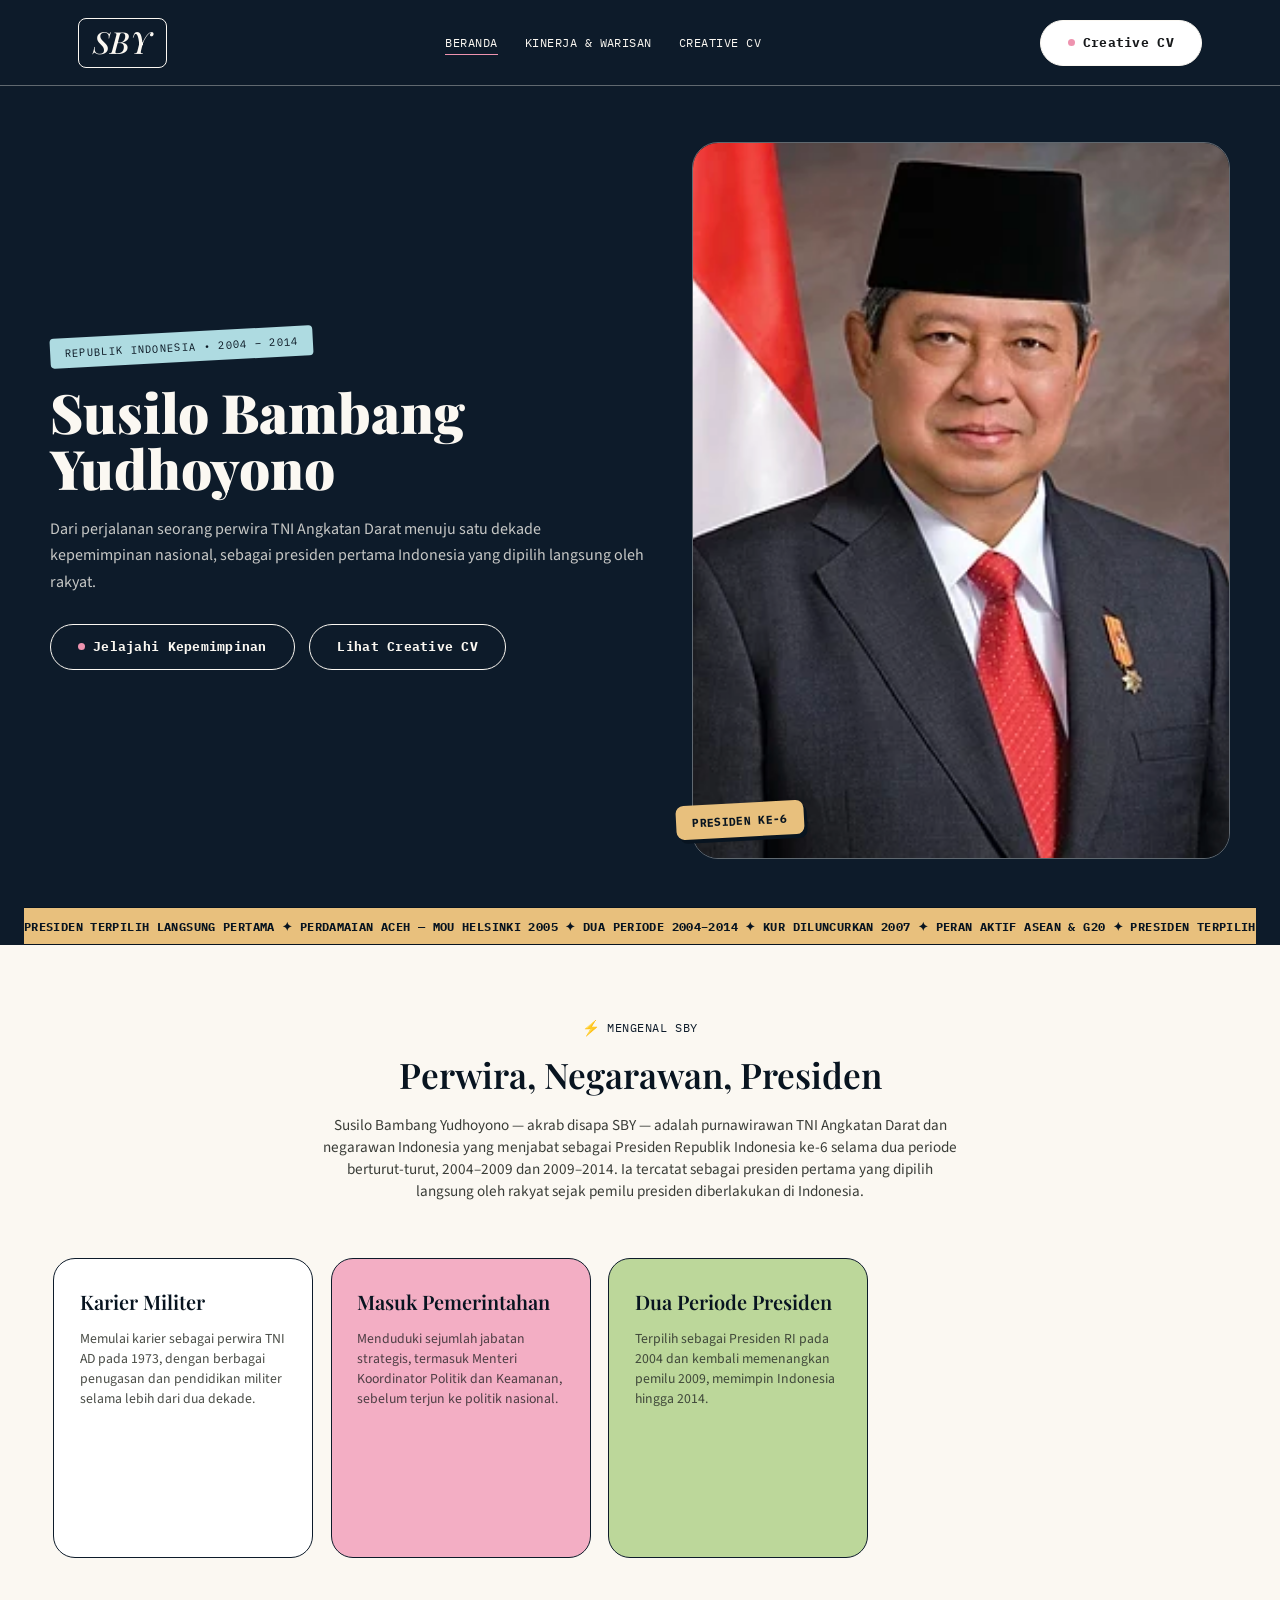
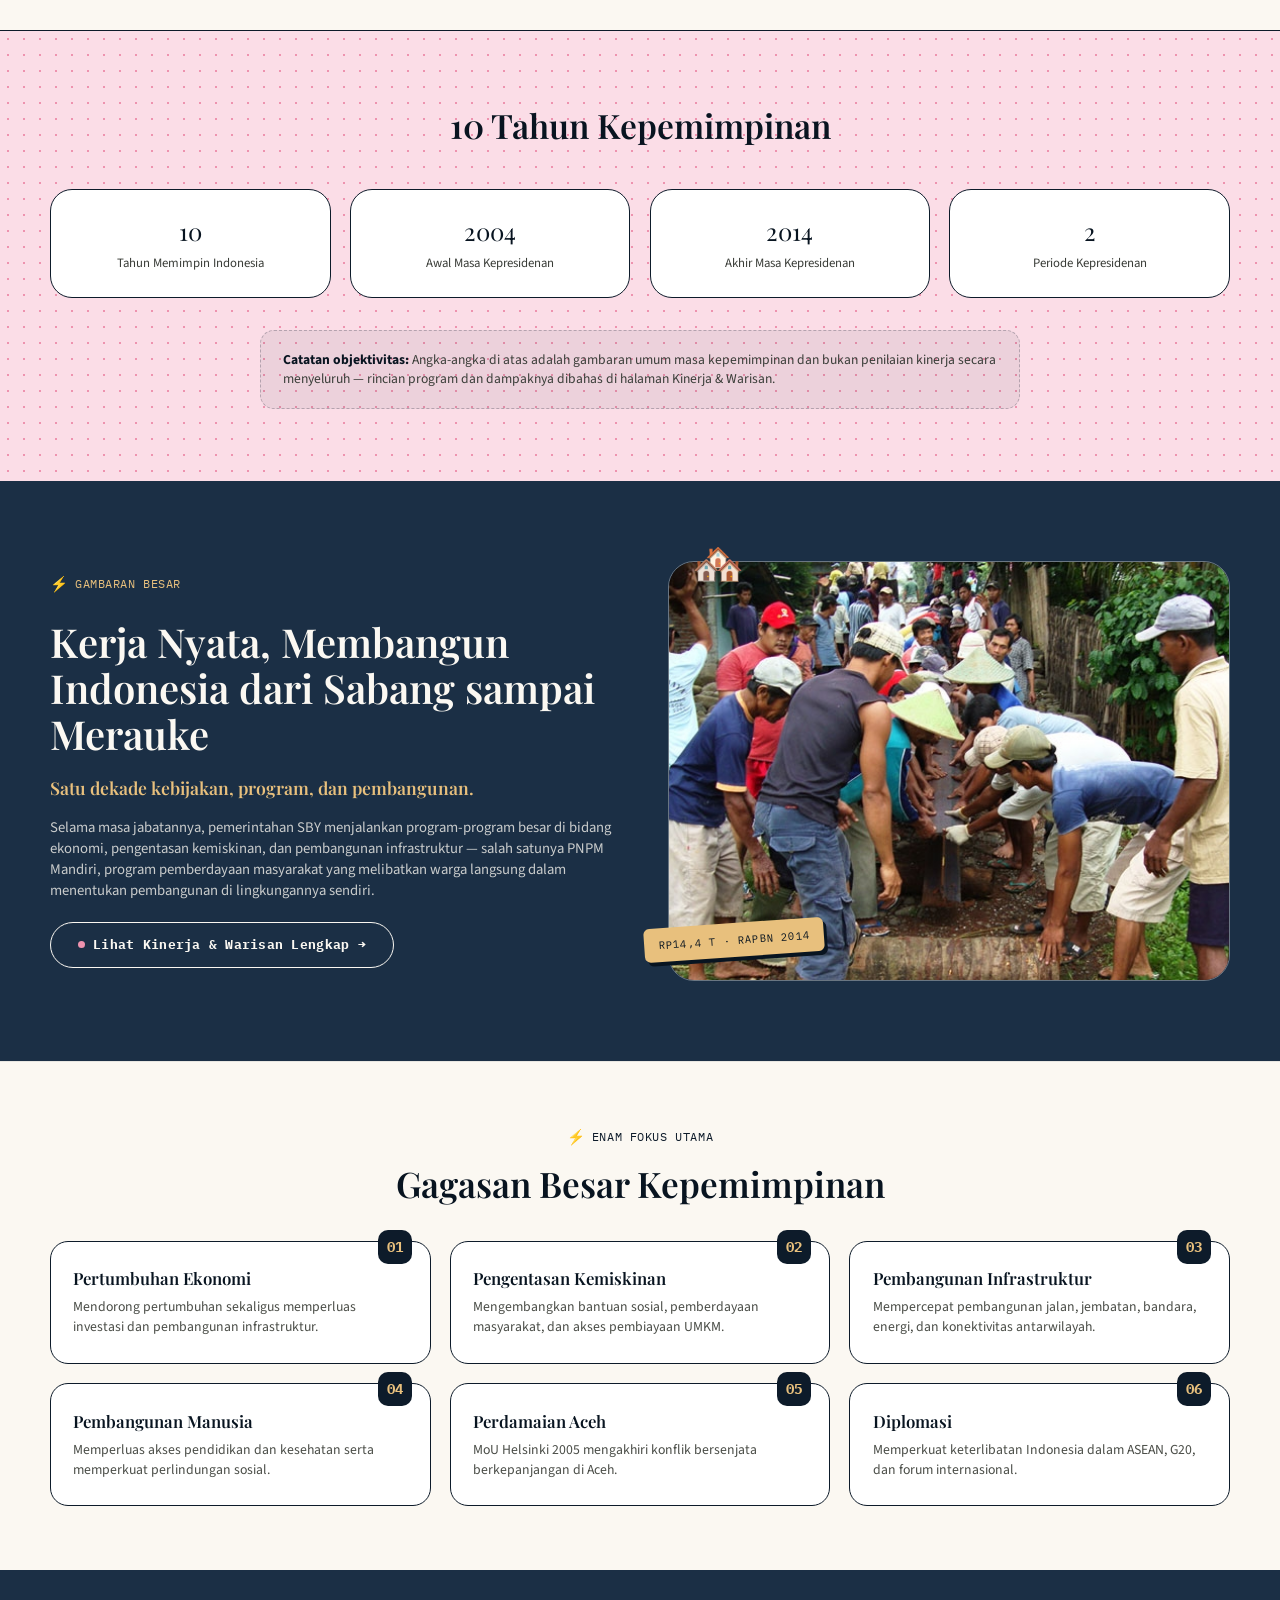
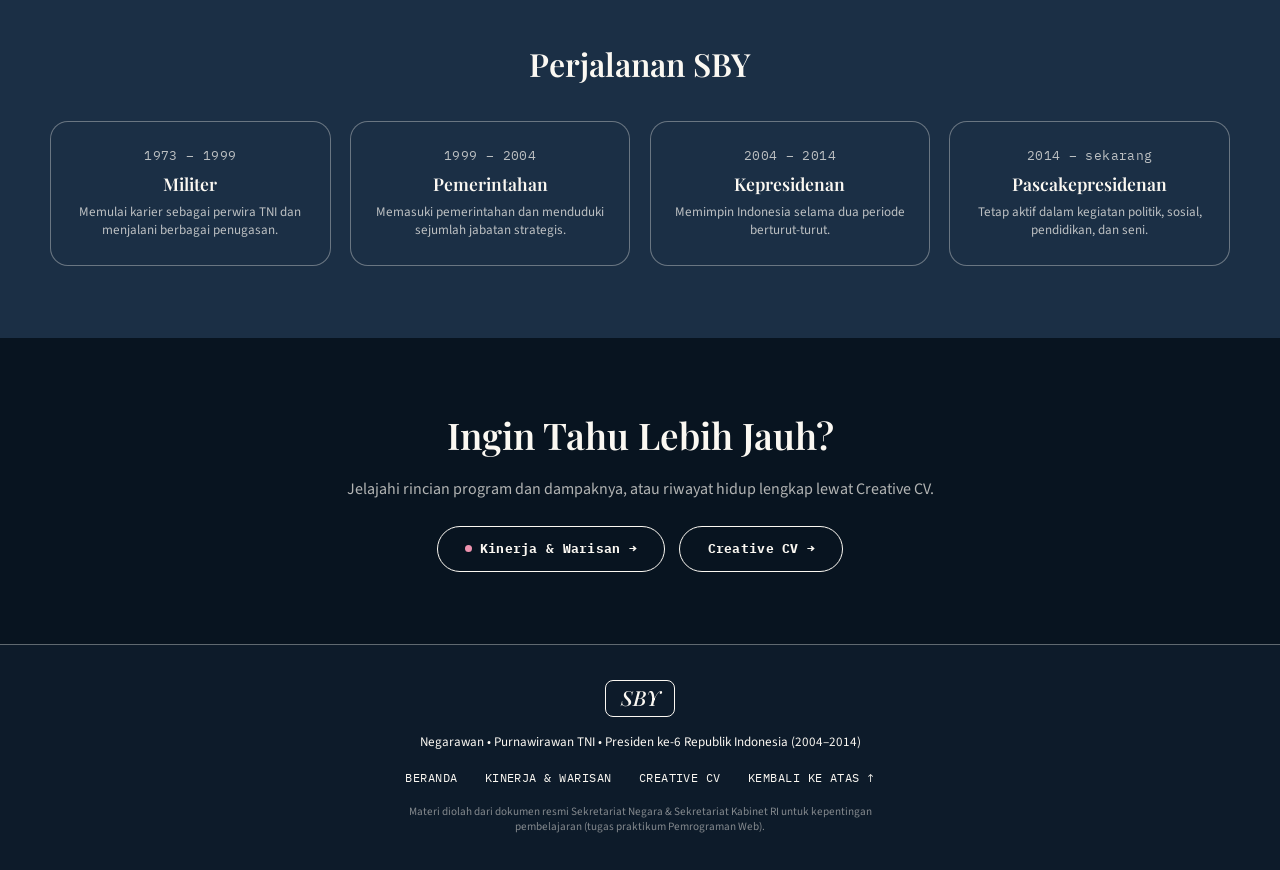
==== commit 40613f94: "update" ====
--- a/index.html
+++ b/index.html
@@ -1,181 +1,189 @@
 <!DOCTYPE html>
 <html lang="id">
 <head>
-<meta charset="UTF-8">
-<meta name="viewport" content="width=device-width, initial-scale=1.0">
-<title>Kotoha — VTuber Klover</title>
-<link rel="preconnect" href="https://fonts.googleapis.com">
-<link href="https://fonts.googleapis.com/css2?family=Poppins:wght@500;600&family=Inter:wght@400;500;600&display=swap" rel="stylesheet">
-<link rel="stylesheet" href="style.css">
+<meta charset="UTF-8" />
+<meta name="viewport" content="width=device-width, initial-scale=1.0" />
+<title>Susilo Bambang Yudhoyono — Beranda</title>
+<link rel="preconnect" href="https://fonts.googleapis.com" />
+<link rel="preconnect" href="https://fonts.gstatic.com" crossorigin />
+<link href="https://fonts.googleapis.com/css2?family=Playfair+Display:ital,wght@0,500;0,600;0,700;0,900;1,500;1,600&family=IBM+Plex+Mono:wght@400;500;700&family=Source+Sans+3:wght@400;500;600;700&display=swap" rel="stylesheet" />
+<link rel="stylesheet" href="style.css" />
 </head>
 <body>
 
-  <header class="site-header">
-    <div class="wrap">
-      <nav class="main-nav">
-        <a class="logo" href="#top">
-          <span class="mark"><span class="leaf"></span><span class="leaf"></span><span class="leaf"></span><span class="leaf"></span></span>
-          Kotoha
-        </a>
-
-        <input type="checkbox" id="nav-toggle">
-
-        <ul class="nav-links">
-          <li><a href="#momen">Momen</a></li>
-          <li><a href="#kontak">Kontak</a></li>
-          <li><a href="cv.html">CV Lengkap</a></li>
-        </ul>
-
-        <a class="nav-cta" href="cv.html">Lihat CV</a>
-
-        <label class="nav-burger" for="nav-toggle" aria-label="Buka menu">
-          <span></span><span></span><span></span>
-        </label>
+  <header class="site-header" id="top">
+    <div class="nav">
+      <a href="index.html" class="logo">SBY</a>
+      <input type="checkbox" id="nav-toggle" class="nav__toggle-input" />
+      <label for="nav-toggle" class="nav__toggle" aria-label="Buka menu"><span></span><span></span><span></span></label>
+      <nav class="nav__links">
+        <a href="index.html" class="is-active">Beranda</a>
+        <a href="kinerja-warisan.html">Kinerja &amp; Warisan</a>
+        <a href="creative-cv.html">Creative CV</a>
       </nav>
+      <div class="nav__actions">
+        <a href="creative-cv.html" class="btn btn--lg"><span class="btn__dot"></span>Creative CV</a>
+      </div>
     </div>
   </header>
 
-  <main id="top">
-
-    <section class="hero">
-      <div class="hero-panel">
-        <div class="decor-leaf d1"></div>
-        <div class="decor-leaf d2"></div>
-
-        <div class="hero-id">
-          <div class="avatar-ring">
-            <div class="clover"><span class="leaf"></span><span class="leaf"></span><span class="leaf"></span><span class="leaf"></span></div>
-          </div>
-          <h1>Kotoha</h1>
-          <p class="role">Vokalis di AiceClass, bagian dari unit vokal Hakoniwa Lily bersama Hanon.</p>
-        </div>
-
-        <div class="social-row">
-          <a href="https://www.youtube.com/channel/UC3ql_EU4JnaE3Rh3cqbHu6g" target="_blank" rel="noopener">YouTube</a>
-          <a href="https://twitter.com/Kotoha_ktnh" target="_blank" rel="noopener">X</a>
-          <a href="https://www.tiktok.com/@hanon_kotoha" target="_blank" rel="noopener">TikTok</a>
+  <!-- HERO dengan foto asli -->
+  <section class="hero-photo">
+    <div class="hero-photo__grid">
+      <div>
+        <span class="hero-photo__kicker">Republik Indonesia &bull; 2004 &ndash; 2014</span>
+        <h1 class="hero-photo__title">Susilo Bambang Yudhoyono</h1>
+        <p class="hero-photo__tagline">
+          Dari perjalanan seorang perwira TNI Angkatan Darat menuju satu dekade
+          kepemimpinan nasional, sebagai presiden pertama Indonesia yang dipilih
+          langsung oleh rakyat.
+        </p>
+        <div class="hero-photo__actions">
+          <a href="#gagasan" class="btn btn--lg btn--outline-cream"><span class="btn__dot"></span>Jelajahi Kepemimpinan</a>
+          <a href="creative-cv.html" class="btn btn--lg btn--outline-cream">Lihat Creative CV</a>
         </div>
       </div>
+      <div class="hero-photo__frame">
+        <img src="images/foto-sby.jpg" alt="Foto Susilo Bambang Yudhoyono">
+        <span class="hero-photo__tag">Presiden ke-6</span>
+      </div>
+    </div>
 
-      <div class="hero-copy">
-        <span class="eyebrow">Vokalis Hakoniwa Lily</span>
-        <h2>Suara jernih yang membuat siapa pun ingin mendengar lebih lama.</h2>
-        <p class="lead">
-          Kotoha adalah vokalis unit "Hakoniwa Lily", dikenal lewat suaranya
-          yang bening dan memikat. Ia terjun ke dunia virtual karena ingin
-          mencoba lebih dari sekadar bernyanyi &mdash; termasuk siaran game
-          dan obrolan santai &mdash; dan kini berkarya bersama Hanon sebagai
-          bagian dari AiceClass.
+    <div class="marquee">
+      <div class="marquee__track">
+        <span>PRESIDEN TERPILIH LANGSUNG PERTAMA ✦ PERDAMAIAN ACEH — MoU HELSINKI 2005 ✦ DUA PERIODE 2004–2014 ✦ KUR DILUNCURKAN 2007 ✦ PERAN AKTIF ASEAN &amp; G20 ✦&nbsp;</span>
+        <span aria-hidden="true">PRESIDEN TERPILIH LANGSUNG PERTAMA ✦ PERDAMAIAN ACEH — MoU HELSINKI 2005 ✦ DUA PERIODE 2004–2014 ✦ KUR DILUNCURKAN 2007 ✦ PERAN AKTIF ASEAN &amp; G20 ✦&nbsp;</span>
+      </div>
+    </div>
+  </section>
+
+  <main>
+
+    <!-- SIAPA SBY -->
+    <section class="intro" id="siapa-sby">
+      <div class="intro__head">
+        <p class="eyebrow"><span class="eyebrow__bolt">⚡</span> Mengenal SBY</p>
+        <h2>Perwira, Negarawan, Presiden</h2>
+        <p class="intro__desc">
+          Susilo Bambang Yudhoyono &mdash; akrab disapa SBY &mdash; adalah purnawirawan
+          TNI Angkatan Darat dan negarawan Indonesia yang menjabat sebagai Presiden
+          Republik Indonesia ke-6 selama dua periode berturut-turut, 2004&ndash;2009
+          dan 2009&ndash;2014. Ia tercatat sebagai presiden pertama yang dipilih
+          langsung oleh rakyat sejak pemilu presiden diberlakukan di Indonesia.
         </p>
-        <div class="hero-actions">
-          <a class="btn btn-primary" href="cv.html">Lihat CV Kreatif</a>
-          <a class="btn btn-secondary" href="#momen">Lihat Momen</a>
-        </div>
       </div>
-    </section>
 
-    <section class="section" id="momen">
-      <div class="wrap">
-        <div class="section-head">
-          <span class="eyebrow">Momen &amp; Pencapaian</span>
-          <h2>Beberapa momen favorit penonton</h2>
-          <p>Arahkan kursor ke setiap kartu untuk melihat detailnya.</p>
-        </div>
-
-        <div class="moments-grid">
-          <div class="moment-card">
-            <div class="moment-overlay"><span>Lihat</span></div>
-            <div class="moment-caption">
-              <strong>Siaran Debut</strong>
-              <span>Malam pertama ia menyapa dunia</span>
-            </div>
+      <div class="carousel">
+        <div class="carousel__track">
+          <div class="feature-card feature-card--white">
+            <h3>Karier Militer</h3>
+            <p>Memulai karier sebagai perwira TNI AD pada 1973, dengan berbagai penugasan dan pendidikan militer selama lebih dari dua dekade.</p>
           </div>
-          <div class="moment-card">
-            <div class="moment-overlay"><span>Lihat</span></div>
-            <div class="moment-caption">
-              <strong>Lagu Original Pertama</strong>
-              <span>"Empat Daun, Satu Harapan"</span>
-            </div>
+          <div class="feature-card feature-card--pink">
+            <h3>Masuk Pemerintahan</h3>
+            <p>Menduduki sejumlah jabatan strategis, termasuk Menteri Koordinator Politik dan Keamanan, sebelum terjun ke politik nasional.</p>
           </div>
-          <div class="moment-card">
-            <div class="moment-overlay"><span>Lihat</span></div>
-            <div class="moment-caption">
-              <strong>Kolaborasi Hutan Kecil</strong>
-              <span>Siaran bersama sesama VTuber indie</span>
-            </div>
+          <div class="feature-card feature-card--green">
+            <h3>Dua Periode Presiden</h3>
+            <p>Terpilih sebagai Presiden RI pada 2004 dan kembali memenangkan pemilu 2009, memimpin Indonesia hingga 2014.</p>
           </div>
         </div>
       </div>
     </section>
 
-    <div class="wrap">
-      <div class="cta-banner">
-        <div>
-          <h3>Ingin tahu perjalanan lengkapnya?</h3>
-          <p>Latar belakang, rekam jejak siaran, dan kemampuannya ada di halaman CV.</p>
+    <!-- STATISTIK RINGKAS -->
+    <section class="members" id="statistik">
+      <h2 class="members__title">10 Tahun Kepemimpinan</h2>
+      <div class="recap-grid">
+        <div class="recap-item" style="background:var(--white); border-color:var(--navy);"><p class="recap-item__value" style="color:var(--navy-deep);">10</p><p class="recap-item__label" style="color:var(--ink-oncream);">Tahun Memimpin Indonesia</p></div>
+        <div class="recap-item" style="background:var(--white); border-color:var(--navy);"><p class="recap-item__value" style="color:var(--navy-deep);">2004</p><p class="recap-item__label" style="color:var(--ink-oncream);">Awal Masa Kepresidenan</p></div>
+        <div class="recap-item" style="background:var(--white); border-color:var(--navy);"><p class="recap-item__value" style="color:var(--navy-deep);">2014</p><p class="recap-item__label" style="color:var(--ink-oncream);">Akhir Masa Kepresidenan</p></div>
+        <div class="recap-item" style="background:var(--white); border-color:var(--navy);"><p class="recap-item__value" style="color:var(--navy-deep);">2</p><p class="recap-item__label" style="color:var(--ink-oncream);">Periode Kepresidenan</p></div>
+      </div>
+      <div class="note-box" style="background:rgba(13,27,42,0.06); border-color:rgba(13,27,42,0.25);">
+        <p style="color:var(--ink-oncream);"><strong style="color:var(--navy-deep);">Catatan objektivitas:</strong> Angka-angka di atas adalah gambaran umum masa kepemimpinan dan bukan penilaian kinerja secara menyeluruh &mdash; rincian program dan dampaknya dibahas di halaman Kinerja &amp; Warisan.</p>
+      </div>
+    </section>
+
+    <!-- GAMBARAN BESAR KEPEMIMPINAN (teaser ke page 2) -->
+    <section class="membership" id="gambaran-besar">
+      <div class="membership__inner">
+        <div class="membership__copy">
+          <p class="eyebrow" style="color:var(--gold);"><span class="eyebrow__bolt">⚡</span> Gambaran Besar</p>
+          <h2 class="membership__title">Kerja Nyata, Membangun Indonesia dari Sabang sampai Merauke</h2>
+          <p class="membership__lede">Satu dekade kebijakan, program, dan pembangunan.</p>
+          <p class="membership__text">
+            Selama masa jabatannya, pemerintahan SBY menjalankan program-program
+            besar di bidang ekonomi, pengentasan kemiskinan, dan pembangunan
+            infrastruktur &mdash; salah satunya PNPM Mandiri, program pemberdayaan
+            masyarakat yang melibatkan warga langsung dalam menentukan pembangunan
+            di lingkungannya sendiri.
+          </p>
+          <a href="kinerja-warisan.html" class="btn btn--lg btn--outline-cream" style="margin-top:0.6rem;"><span class="btn__dot"></span>Lihat Kinerja &amp; Warisan Lengkap →</a>
         </div>
-        <a class="btn btn-primary" href="cv.html">Lihat Rekam Jejak Lengkap (Creative CV)</a>
+        <div class="membership__media">
+          <span class="membership__disco" aria-hidden="true">🏘️</span>
+          <img src="images/foto-pnpm.jpg" alt="Kegiatan PNPM Mandiri" class="media-photo">
+          <span class="badge badge--float">Rp14,4 T · RAPBN 2014</span>
+        </div>
       </div>
-    </div>
+    </section>
 
-    <section class="section" id="kontak">
-      <div class="wrap contact-grid">
-        <form class="contact-form">
-          <div class="form-row">
-            <div class="field">
-              <label for="nama">Nama Lengkap</label>
-              <input type="text" id="nama" placeholder="Nama kamu">
-            </div>
-            <div class="field">
-              <label for="email">Alamat Email</label>
-              <input type="email" id="email" placeholder="kamu@email.com">
-            </div>
-          </div>
-          <div class="field">
-            <label for="pesan">Pesan untuk Kotoha</label>
-            <textarea id="pesan" rows="4" placeholder="Tulis sapaan, kesan, atau permintaan lagu..."></textarea>
-          </div>
-          <button class="btn btn-primary" type="button" style="align-self:flex-start;">Kirim Pesan &rarr;</button>
-        </form>
+    <!-- GAGASAN BESAR KEPEMIMPINAN -->
+    <section class="num-section" id="gagasan">
+      <div class="num-section__inner">
+        <div class="intro__head" style="margin-bottom:2.2rem;">
+          <p class="eyebrow"><span class="eyebrow__bolt">⚡</span> Enam Fokus Utama</p>
+          <h2>Gagasan Besar Kepemimpinan</h2>
+        </div>
+        <div class="grid-6">
+          <div class="simple-card"><span class="simple-card__num">01</span><h3>Pertumbuhan Ekonomi</h3><p>Mendorong pertumbuhan sekaligus memperluas investasi dan pembangunan infrastruktur.</p></div>
+          <div class="simple-card"><span class="simple-card__num">02</span><h3>Pengentasan Kemiskinan</h3><p>Mengembangkan bantuan sosial, pemberdayaan masyarakat, dan akses pembiayaan UMKM.</p></div>
+          <div class="simple-card"><span class="simple-card__num">03</span><h3>Pembangunan Infrastruktur</h3><p>Mempercepat pembangunan jalan, jembatan, bandara, energi, dan konektivitas antarwilayah.</p></div>
+          <div class="simple-card"><span class="simple-card__num">04</span><h3>Pembangunan Manusia</h3><p>Memperluas akses pendidikan dan kesehatan serta memperkuat perlindungan sosial.</p></div>
+          <div class="simple-card"><span class="simple-card__num">05</span><h3>Perdamaian Aceh</h3><p>MoU Helsinki 2005 mengakhiri konflik bersenjata berkepanjangan di Aceh.</p></div>
+          <div class="simple-card"><span class="simple-card__num">06</span><h3>Diplomasi</h3><p>Memperkuat keterlibatan Indonesia dalam ASEAN, G20, dan forum internasional.</p></div>
+        </div>
+      </div>
+    </section>
 
-        <div class="contact-info">
-          <div class="item">
-            <span class="ic">@</span>
-            <div>
-              <strong>Email Manajemen</strong><br>
-              <span style="color:var(--ink-soft);">kontak@kotoha-vt.example</span>
-            </div>
-          </div>
-          <div class="item">
-            <span class="ic">#</span>
-            <div>
-              <strong>Jadwal Siaran</strong><br>
-              <span style="color:var(--ink-soft);">Selasa &amp; Jumat, 20:00 WIB</span>
-            </div>
-          </div>
-          <div class="item">
-            <span class="ic">*</span>
-            <div>
-              <strong>Hobi</strong><br>
-              <span style="color:var(--ink-soft);">Bernyanyi, main game, manisan, dan menjelajah kafe</span>
-            </div>
-          </div>
+    <!-- PERJALANAN SBY -->
+    <section style="background:var(--navy-soft); padding:4.5rem 1.5rem;">
+      <div class="num-section__inner">
+        <h2 style="color:var(--cream); font-size:clamp(1.5rem, 3vw, 2rem); text-align:center; margin-bottom:2.2rem;">Perjalanan SBY</h2>
+        <div class="grid-4">
+          <div class="journey-card"><p class="journey-card__period">1973 – 1999</p><h3>Militer</h3><p>Memulai karier sebagai perwira TNI dan menjalani berbagai penugasan.</p></div>
+          <div class="journey-card"><p class="journey-card__period">1999 – 2004</p><h3>Pemerintahan</h3><p>Memasuki pemerintahan dan menduduki sejumlah jabatan strategis.</p></div>
+          <div class="journey-card"><p class="journey-card__period">2004 – 2014</p><h3>Kepresidenan</h3><p>Memimpin Indonesia selama dua periode berturut-turut.</p></div>
+          <div class="journey-card"><p class="journey-card__period">2014 – sekarang</p><h3>Pascakepresidenan</h3><p>Tetap aktif dalam kegiatan politik, sosial, pendidikan, dan seni.</p></div>
         </div>
+      </div>
+    </section>
+
+    <section class="cta-footer">
+      <h2>Ingin Tahu Lebih Jauh?</h2>
+      <p>Jelajahi rincian program dan dampaknya, atau riwayat hidup lengkap lewat Creative CV.</p>
+      <div class="cta-footer__actions">
+        <a href="kinerja-warisan.html" class="btn btn--lg btn--outline-cream"><span class="btn__dot"></span>Kinerja &amp; Warisan →</a>
+        <a href="creative-cv.html" class="btn btn--lg btn--outline-cream">Creative CV →</a>
       </div>
     </section>
 
   </main>
 
-  <footer class="site-footer">
-    <div class="wrap footer-row">
-      <span>Fan tribute template &middot; Kotoha adalah talent resmi AiceClass, tidak berafiliasi resmi</span>
-      <div class="social-row">
-        <a href="https://www.youtube.com/channel/UC3ql_EU4JnaE3Rh3cqbHu6g" target="_blank" rel="noopener">YouTube</a>
-        <a href="https://twitter.com/Kotoha_ktnh" target="_blank" rel="noopener">X</a>
-        <a href="https://www.tiktok.com/@hanon_kotoha" target="_blank" rel="noopener">TikTok</a>
-      </div>
+  <footer class="site-header" style="border-top:1.4px solid var(--line-onnavy); border-bottom:none;">
+    <div class="nav" style="flex-direction:column; text-align:center; gap:1rem; padding:2.2rem 1.75rem;">
+      <p class="logo" style="font-size:1.3rem;">SBY</p>
+      <p style="font-size:0.82rem; color:var(--cream);">Negarawan • Purnawirawan TNI • Presiden ke-6 Republik Indonesia (2004–2014)</p>
+      <nav class="nav__links" style="flex-direction:row; text-transform:uppercase;">
+        <a href="index.html">Beranda</a>
+        <a href="kinerja-warisan.html">Kinerja &amp; Warisan</a>
+        <a href="creative-cv.html">Creative CV</a>
+        <a href="#top">Kembali ke atas ↑</a>
+      </nav>
+      <p style="font-size:0.7rem; color:rgba(251,248,242,0.5); max-width:520px;">Materi diolah dari dokumen resmi Sekretariat Negara &amp; Sekretariat Kabinet RI untuk kepentingan pembelajaran (tugas praktikum Pemrograman Web).</p>
     </div>
   </footer>
 
 </body>
-</html>+</html>
--- a/style.css
+++ b/style.css
@@ -1,809 +1,486 @@
 
-:root{
-  --ink: #142016;
-  --forest: #1c2b1e;
-  --forest-2: #24361f;
-  --paper: #f5f7f1;
-  --card: #ffffff;
-  --moss: #4a7c59;
-  --mint: #8fd19e;
-  --gold: #c9a227;
-  --bloom: #ff6f9c;
-  --ink-soft: #5b6b5c;
-  --line: #dde3d7;
-  --radius-lg: 22px;
-  --radius-sm: 12px;
-  --shadow: 0 1px 2px rgba(20,32,22,0.07), 0 16px 34px rgba(20,32,22,0.10);
-  --font-display: "Poppins", "Segoe UI", sans-serif;
-  --font-body: "Inter", -apple-system, BlinkMacSystemFont, sans-serif;
-}
-
-*{ box-sizing: border-box; }
-html{ scroll-behavior: smooth; }
-
-@keyframes floatY{
-  0%, 100%{ transform: translateY(0); }
-  50%{ transform: translateY(-10px); }
-}
-
-@keyframes fadeInUp{
-  from{ opacity: 0; transform: translateY(16px); }
-  to{ opacity: 1; transform: translateY(0); }
-}
-
-@keyframes softPulse{
-  0%, 100%{ box-shadow: 0 0 0 0 rgba(74,124,89,0.35); }
-  50%{ box-shadow: 0 0 0 8px rgba(74,124,89,0); }
-}
-
-@keyframes leafSpin{
-  from{ transform: rotate(0deg); }
-  to{ transform: rotate(360deg); }
-}
-
-body{
-  margin:0;
-  background: var(--paper);
+:root {
+  --navy: #0d1b2a;
+  --navy-deep: #081420;
+  --navy-soft: #1b2f45;
+  --cream: #fbf8f2;
+  --white: #ffffff;
+  --ink: #16181a;
+  --ink-soft: #4a4d47;
+  --ink-oncream: #3a3d38;
+
+  --pink: #f3aec4;
+  --pink-deep: #ee93af;
+  --pink-pale: #fbdde7;
+  --lime: #c8e24e;
+  --sage: #bcd79a;
+  --sage-deep: #a8c882;
+  --blue-chip: #aedbe1;
+  --gold: #e8c07d;
+
+  --line: #16181a;
+  --line-onnavy: rgba(251, 248, 242, 0.35);
+  --ph-bg: #eceae2;
+  --ph-border: #b9b6a9;
+  --ph-icon: #9d9a8c;
+  --ph-bg-onnavy: #16283c;
+  --ph-border-onnavy: rgba(251, 248, 242, 0.3);
+  --ph-icon-onnavy: rgba(251, 248, 242, 0.6);
+
+  --font-script: "Playfair Display", "Georgia", serif;
+  --font-mono: "IBM Plex Mono", monospace;
+  --font-body: "Source Sans 3", "Segoe UI", sans-serif;
+
+  --max: 1180px;
+  --radius-card: 22px;
+  --radius-pill: 999px;
+}
+
+* { box-sizing: border-box; }
+html { scroll-behavior: smooth; }
+body {
+  margin: 0;
+  background: var(--navy);
+  font-family: var(--font-body);
   color: var(--ink);
-  font-family: var(--font-body);
   -webkit-font-smoothing: antialiased;
 }
-
-a{ color:inherit; text-decoration:none; }
-img{ max-width:100%; display:block; }
-
-.wrap{
-  max-width: 1120px;
-  margin: 0 auto;
-  padding: 0 32px;
-}
-
-.texture{
-  background-image: radial-gradient(var(--line) 1px, transparent 1px);
-  background-size: 22px 22px;
-}
-
-header.site-header{
-  position: sticky;
-  top: 0;
-  z-index: 50;
-  background: rgba(245,247,241,0.9);
-  backdrop-filter: blur(8px);
-  border-bottom: 1px solid var(--line);
-}
-
-nav.main-nav{
-  display:flex;
-  align-items:center;
-  justify-content: space-between;
-  padding: 16px 0;
-}
-
-.logo{
-  display:flex;
-  align-items:center;
-  gap:8px;
-  font-family: var(--font-display);
-  font-weight:600;
-  font-size: 1.1rem;
-}
-
-.logo .mark{
+h1, h2, h3 { font-family: var(--font-script); margin: 0; font-weight: 600; }
+p { margin: 0; color: var(--ink-soft); }
+a { color: inherit; text-decoration: none; }
+button { font: inherit; background: none; border: none; cursor: pointer; color: inherit; }
+ul { margin: 0; padding: 0; list-style: none; }
+
+a:focus-visible, button:focus-visible {
+  outline: 2px solid var(--gold);
+  outline-offset: 2px;
+}
+
+.ph-box {
+  background: var(--ph-bg);
+  border: 1.5px dashed var(--ph-border);
+  border-radius: var(--radius-card);
+  display: flex;
+  align-items: center;
+  justify-content: center;
+  color: var(--ph-icon);
   position: relative;
-  width: 22px;
-  height: 22px;
-  flex-shrink:0;
-}
-
-.logo .mark .leaf{
-  position:absolute;
-  width: 11px;
-  height: 11px;
-  background: var(--moss);
-  border-radius: 60% 60% 60% 0;
-}
-.logo .mark .leaf:nth-child(1){ top:0; left:5px; transform: rotate(45deg); }
-.logo .mark .leaf:nth-child(2){ top:5px; left:11px; transform: rotate(135deg); background: var(--mint); }
-.logo .mark .leaf:nth-child(3){ top:11px; left:5px; transform: rotate(225deg); }
-.logo .mark .leaf:nth-child(4){ top:5px; left:-1px; transform: rotate(-45deg); background: var(--mint); }
-
-.nav-links{
-  list-style:none;
-  display:flex;
-  gap:26px;
-  margin:0; padding:0;
-  font-size: 0.9rem;
-  font-weight: 500;
-}
-
-.nav-links a{
+  overflow: hidden;
+}
+.ph-box__icon { opacity: 0.8; font-size: 0.85rem; text-align: center; padding: 0 1rem; }
+.ph-box--photo { width: 100%; min-height: 420px; border-radius: 26px; }
+.ph-box--avatar { width: 72px; height: 72px; border-radius: 50%; margin: 0 auto 1rem; }
+.ph-box__dot { position: absolute; border-radius: 50%; background: rgba(255,255,255,0.55); }
+.ph-box__dot--a { width: 26px; height: 26px; top: 42%; left: 44%; }
+.ph-box__dot--b { width: 16px; height: 16px; top: 55%; left: 54%; }
+
+.hero .ph-box, .membership .ph-box, .section--dark .ph-box {
+  background: var(--ph-bg-onnavy);
+  border-color: var(--ph-border-onnavy);
+  color: var(--ph-icon-onnavy);
+}
+
+.btn {
+  display: inline-flex; align-items: center; gap: 0.5rem;
+  padding: 0.65rem 1.4rem; border: 1.4px solid var(--ink);
+  border-radius: var(--radius-pill); font-family: var(--font-mono);
+  font-size: 0.78rem; font-weight: 700; letter-spacing: 0.02em;
+  background: var(--white); color: var(--ink);
+  transition: transform 0.18s ease, box-shadow 0.18s ease;
+}
+.btn:hover { transform: translateY(-2px); box-shadow: 3px 4px 0 var(--gold); }
+.btn__dot { width: 7px; height: 7px; border-radius: 50%; background: var(--pink-deep); flex-shrink: 0; }
+.btn--lg { padding: 0.85rem 1.7rem; font-size: 0.82rem; }
+.btn--outline-cream { border-color: var(--cream); background: transparent; color: var(--cream); }
+
+.hero .btn, .membership .btn, .site-header .btn, .section--dark .btn { border-color: var(--cream); }
+
+.icon-btn {
+  width: 38px; height: 38px; border-radius: 50%; display: inline-flex;
+  align-items: center; justify-content: center; border: 1.4px solid var(--cream);
+  color: var(--cream); transition: background 0.18s ease, color 0.18s ease;
+}
+.icon-btn:hover { background: var(--cream); color: var(--navy); }
+
+.announce-bar {
+  text-align: center; font-family: var(--font-mono); font-size: 0.72rem;
+  letter-spacing: 0.06em; padding: 0.55rem 1rem;
+  background: var(--gold); color: var(--navy-deep);
+  border-bottom: 1.4px dashed var(--navy-deep);
+}
+
+.site-header { background: var(--navy); border-bottom: 1.4px solid var(--line-onnavy); color: var(--cream); }
+.nav {
+  max-width: var(--max); margin: 0 auto; padding: 1.1rem 1.75rem;
+  display: flex; align-items: center; justify-content: space-between;
+  gap: 1.5rem; flex-wrap: wrap;
+}
+.logo {
+  font-family: var(--font-script); font-style: italic; font-weight: 500;
+  font-size: 1.9rem; color: var(--cream); border: 1.4px solid var(--cream);
+  border-radius: 8px; padding: 0.15rem 0.9rem 0.3rem;
+}
+.nav__links {
+  display: flex; gap: 1.7rem; font-family: var(--font-mono); font-size: 0.72rem;
+  letter-spacing: 0.04em; text-transform: uppercase; color: var(--cream);
+}
+.nav__links a { position: relative; padding: 0.2rem 0; }
+.nav__links a::after {
+  content: ""; position: absolute; left: 0; bottom: -2px; height: 1.4px; width: 0;
+  background: var(--gold); transition: width 0.2s ease;
+}
+.nav__links a:hover::after { width: 100%; }
+.nav__links a.is-active::after { width: 100%; background: var(--pink-deep); }
+.nav__actions { display: flex; align-items: center; gap: 0.8rem; }
+.nav__toggle-input { display: none; }
+.nav__toggle { display: none; flex-direction: column; gap: 5px; cursor: pointer; padding: 6px; }
+.nav__toggle span { width: 22px; height: 2px; background: var(--cream); display: block; }
+
+.hero { position: relative; background: var(--navy); overflow: hidden; padding: 4.5rem 1.5rem 3rem; text-align: center; color: var(--cream); }
+.hero p { color: rgba(251,248,242,0.75); }
+.hero__grid { position: absolute; inset: 0; background-image: linear-gradient(var(--line-onnavy) 1px, transparent 1px), linear-gradient(90deg, var(--line-onnavy) 1px, transparent 1px); background-size: 34px 34px; opacity: 0.15; pointer-events: none; }
+.hero__deco { position: absolute; font-size: 2.2rem; filter: drop-shadow(2px 2px 0 rgba(0,0,0,0.25)); }
+.hero__deco--cherry { top: 12%; left: 41%; transform: rotate(-8deg); }
+.hero__deco--bubble { top: 15%; right: 22%; }
+.hero__deco--disco { bottom: 6%; left: 22%; font-size: 2.6rem; }
+.hero__inner { position: relative; max-width: 780px; margin: 0 auto; }
+.hero__title { line-height: 0.98; margin-bottom: 1.6rem; color: var(--cream); }
+.hero__line { display: block; font-size: clamp(2rem, 6.5vw, 4rem); }
+.hero__line--marked { font-weight: 900; color: var(--cream); background: linear-gradient(transparent 55%, var(--gold) 55%); display: inline-block; padding: 0 0.15em; }
+.hero__line--script { font-style: italic; font-weight: 400; color: var(--cream); }
+.hero__line--script { font-style: normal; font-weight: 500;}
+.hero__tag--left { display: inline-block; background: var(--blue-chip); color: var(--navy-deep); font-family: var(--font-mono); font-size: 0.66rem; letter-spacing: 0.03em; text-transform: uppercase; padding: 0.5rem 0.9rem; border-radius: 4px; transform: rotate(-3deg); margin-bottom: 1.6rem; }
+
+.marquee { background: var(--gold); border-top: 1.4px solid var(--navy-deep); border-bottom: 1.4px solid var(--navy-deep); overflow: hidden; padding: 0.6rem 0; }
+.marquee__track { display: flex; white-space: nowrap; width: max-content; font-family: var(--font-mono); font-size: 0.78rem; font-weight: 700; text-transform: uppercase; letter-spacing: 0.03em; color: var(--navy-deep); animation: marquee 26s linear infinite; }
+@keyframes marquee { from { transform: translateX(0); } to { transform: translateX(-50%); } }
+
+.intro { background: var(--cream); padding: 4.5rem 1.5rem 3.5rem; }
+.intro__head { max-width: 720px; margin: 0 auto 3rem; text-align: center; }
+.eyebrow { display: inline-flex; align-items: center; gap: 0.4rem; font-family: var(--font-mono); font-size: 0.72rem; letter-spacing: 0.05em; text-transform: uppercase; color: var(--navy); margin-bottom: 1rem; }
+.eyebrow__bolt { font-size: 0.9rem; }
+.intro__head h2 { font-size: clamp(1.5rem, 3.4vw, 2.2rem); font-weight: 600; line-height: 1.25; color: var(--navy-deep); margin-bottom: 1.1rem; }
+.intro__desc { max-width: 40rem; margin: 0 auto; font-size: 0.95rem; color: var(--ink-oncream); }
+
+.carousel { max-width: var(--max); margin: 0 auto; display: flex; align-items: center; gap: 0.9rem; }
+.carousel__nav { flex-shrink: 0; width: 42px; height: 42px; border-radius: 50%; border: 1.4px solid var(--navy); color: var(--navy); display: flex; align-items: center; justify-content: center; transition: background 0.18s ease, color 0.18s ease; }
+.carousel__nav:hover { background: var(--navy); color: var(--cream); }
+.carousel__track { display: flex; gap: 1.1rem; overflow-x: auto; scroll-snap-type: x proximity; padding: 0.5rem 0.2rem 1rem; scrollbar-width: none; }
+.carousel__track::-webkit-scrollbar { display: none; }
+
+.feature-card { flex: 0 0 260px; min-height: 300px; border-radius: var(--radius-card); border: 1.4px solid var(--navy); padding: 1.8rem 1.6rem; display: flex; flex-direction: column; gap: 0.9rem; scroll-snap-align: start; }
+.feature-card h3 { font-size: 1.25rem; font-weight: 600; }
+.feature-card p { font-size: 0.86rem; flex-grow: 1; }
+.feature-card--pink { background: var(--pink); }
+.feature-card--white { background: var(--white); }
+.feature-card--green { background: var(--sage); }
+.feature-card--pink h3, .feature-card--green h3, .feature-card--white h3 { color: var(--navy-deep); }
+.feature-card--pink p, .feature-card--green p { color: rgba(22,24,26,0.75); }
+.feature-card .btn { align-self: flex-start; }
+
+.grid-3 { display: grid; grid-template-columns: repeat(3, 1fr); gap: 1.4rem; max-width: var(--max); margin: 0 auto; }
+.grid-4 { display: grid; grid-template-columns: repeat(4, 1fr); gap: 1.2rem; max-width: var(--max); margin: 0 auto; }
+.grid-6 { display: grid; grid-template-columns: repeat(3, 1fr); gap: 1.2rem; max-width: var(--max); margin: 0 auto; }
+
+.simple-card {
+  background: var(--white); border: 1.4px solid var(--navy); border-radius: 18px;
+  padding: 1.6rem 1.4rem; transition: transform 0.18s ease, box-shadow 0.18s ease;
+}
+.simple-card:hover { transform: translateY(-3px); box-shadow: 4px 5px 0 var(--navy); }
+.simple-card__icon { font-size: 1.6rem; margin-bottom: 0.7rem; display: block; }
+.simple-card h3 { font-size: 1.05rem; color: var(--navy-deep); margin-bottom: 0.5rem; }
+.simple-card p { font-size: 0.86rem; }
+
+.journey-card {
+  background: var(--navy-soft); border: 1.4px solid var(--line-onnavy); border-radius: 18px;
+  padding: 1.6rem 1.4rem; text-align: center;
+}
+.journey-card__period { font-family: var(--font-mono); font-size: 0.7rem; color: var(--gold); letter-spacing: 0.03em; margin-bottom: 0.5rem; }
+.journey-card h3 { font-size: 1.1rem; color: var(--cream); margin-bottom: 0.5rem; }
+.journey-card p { font-size: 0.82rem; color: rgba(251,248,242,0.72); }
+
+.legacy-box { background: var(--pink-pale); border: 1.4px solid var(--navy); border-radius: 16px; padding: 1.4rem; text-align: center; }
+.legacy-box h3 { color: var(--navy-deep); font-size: 1.05rem; margin-bottom: 0.4rem; }
+.legacy-box p { font-size: 0.82rem; }
+
+.membership { background: var(--navy-soft); padding: 5rem 1.5rem; color: var(--cream); }
+.membership__inner { max-width: var(--max); margin: 0 auto; display: flex; gap: 3.5rem; align-items: center; }
+.membership__copy { flex: 1 1 380px; }
+.membership__title { font-size: clamp(1.8rem, 3.6vw, 2.5rem); font-weight: 600; line-height: 1.15; color: var(--cream); margin: 0.6rem 0 1.2rem; }
+.membership__lede { font-family: var(--font-script); font-weight: 600; font-size: 1.1rem; color: var(--gold); margin-bottom: 1rem; line-height: 1.4; }
+.membership__text { font-size: 0.92rem; margin-bottom: 0.7rem; color: rgba(251,248,242,0.78); }
+.membership__media { flex: 1 1 380px; position: relative; }
+.membership__disco { position: absolute; top: -1.6rem; left: 1.5rem; font-size: 2.6rem; z-index: 2; }
+.badge { position: absolute; font-family: var(--font-mono); font-size: 0.66rem; letter-spacing: 0.02em; text-transform: uppercase; line-height: 1.4; padding: 0.6rem 0.9rem; border-radius: 6px; }
+.badge--float { bottom: 1.5rem; left: -1.5rem; background: var(--gold); color: var(--navy-deep); transform: rotate(-4deg); box-shadow: 3px 4px 0 var(--navy-deep); }
+
+.members { background: var(--pink-pale); background-image: radial-gradient(var(--pink-deep) 1.3px, transparent 1.3px); background-size: 16px 16px; padding: 4.5rem 1.5rem; border-top: 1.4px solid var(--navy); }
+.members__title { text-align: center; font-size: clamp(1.6rem, 3.4vw, 2.1rem); font-weight: 600; color: var(--navy-deep); margin-bottom: 2.6rem; }
+.member-card { flex: 0 0 240px; background: var(--white); border: 1.4px solid var(--navy); border-radius: 18px; padding: 1.8rem 1.5rem; text-align: center; scroll-snap-align: start; }
+.member-card h3 { font-size: 1.1rem; margin-bottom: 0.5rem; color: var(--navy-deep); }
+.member-card p { font-size: 0.84rem; }
+
+.num-section { background: var(--cream); padding: 4rem 1.5rem; border-top: 1.4px solid rgba(13,27,42,0.08); }
+.num-section--soft { background: var(--white); }
+.num-section__inner { max-width: var(--max); margin: 0 auto; }
+.num-section__head { display: flex; gap: 1.4rem; align-items: flex-start; margin-bottom: 2.2rem; }
+.num-section__number { font-family: var(--font-mono); font-size: 2.2rem; font-weight: 700; color: var(--gold); background: var(--navy); width: 64px; height: 64px; border-radius: 14px; display: flex; align-items: center; justify-content: center; flex-shrink: 0; }
+.num-section__kicker { font-family: var(--font-mono); font-size: 0.72rem; letter-spacing: 0.05em; text-transform: uppercase; color: var(--navy); margin-bottom: 0.3rem; }
+.num-section__head h2 { font-size: clamp(1.4rem, 3vw, 2rem); color: var(--navy-deep); }
+.num-section__body { display: grid; grid-template-columns: 1.1fr 0.9fr; gap: 2.5rem; align-items: start; }
+.num-section__body p { font-size: 0.94rem; margin-bottom: 0.9rem; }
+.num-section__body--full { display: block; }
+.source-note { font-size: 0.76rem; color: var(--ink-soft); font-style: italic; margin-top: 1rem; }
+.source-tag { background: var(--gold); color: var(--navy-deep); padding: 0.1rem 0.4rem; border-radius: 4px; font-family: var(--font-mono); font-style: normal; font-size: 0.68rem; margin-left: 0.3rem; }
+
+.stat-compare { display: flex; flex-direction: column; gap: 1.2rem; }
+.stat-compare__item { background: var(--navy); border-radius: 16px; padding: 1.4rem; }
+.stat-compare__value { font-family: var(--font-mono); font-weight: 700; color: var(--cream); font-size: 1.3rem; display: flex; align-items: center; gap: 0.6rem; }
+.stat-compare__value .arrow { color: var(--gold); }
+.stat-compare__label { font-size: 0.8rem; color: rgba(251,248,242,0.7); margin-top: 0.3rem; }
+
+.flow-steps { display: flex; flex-wrap: wrap; align-items: center; gap: 0.8rem; justify-content: center; margin: 1rem 0; }
+.flow-step { background: var(--navy); color: var(--cream); font-family: var(--font-mono); font-size: 0.78rem; padding: 0.7rem 1.1rem; border-radius: var(--radius-pill); }
+.flow-step--final { background: var(--gold); color: var(--navy-deep); }
+.flow-arrow { color: var(--navy); font-weight: 700; }
+
+.tree { display: flex; flex-direction: column; align-items: center; margin-top: 2rem; }
+.tree__root { background: var(--navy); color: var(--cream); font-family: var(--font-mono); font-weight: 700; padding: 0.8rem 1.6rem; border-radius: 12px; margin-bottom: 1.2rem; }
+.tree__branches { display: flex; flex-wrap: wrap; justify-content: center; gap: 1rem; position: relative; padding-top: 1.2rem; border-top: 2px solid var(--navy); width: 100%; max-width: 900px; }
+.tree__leaf { background: var(--white); border: 1.4px solid var(--navy); padding: 0.6rem 1.1rem; border-radius: var(--radius-pill); font-size: 0.82rem; position: relative; }
+.tree__leaf::before { content: ""; position: absolute; top: -1.2rem; left: 50%; width: 2px; height: 1.2rem; background: var(--navy); }
+
+.impact-tree { max-width: var(--max); margin: 2rem auto 0; text-align: center; }
+.impact-tree__top { background: var(--navy); color: var(--cream); display: inline-block; padding: 0.9rem 2rem; border-radius: 14px; font-weight: 700; margin-bottom: 1.6rem; }
+.impact-tree__branches { display: grid; grid-template-columns: 1fr 1fr; gap: 2rem; margin-bottom: 1.6rem; }
+.impact-tree__col { border-top: 2px solid var(--navy); padding-top: 1.2rem; }
+.impact-tree__col-label { font-family: var(--font-mono); font-size: 0.78rem; letter-spacing: 0.04em; text-transform: uppercase; color: var(--navy); margin-bottom: 0.9rem; }
+.impact-tree__leaves { display: flex; gap: 0.6rem; justify-content: center; flex-wrap: wrap; }
+.impact-tree__leaves span { background: var(--white); border: 1.4px solid var(--navy); border-radius: var(--radius-pill); padding: 0.4rem 0.9rem; font-size: 0.76rem; }
+.impact-tree__result { border-top: 2px dashed var(--gold); padding-top: 1.4rem; }
+.impact-tree__result-label { font-family: var(--font-mono); font-size: 0.72rem; letter-spacing: 0.04em; text-transform: uppercase; color: var(--navy); margin-bottom: 0.8rem; }
+.impact-tree__result-items { display: flex; gap: 1rem; justify-content: center; flex-wrap: wrap; }
+.impact-tree__result-items span { background: var(--gold); color: var(--navy-deep); font-weight: 700; border-radius: var(--radius-pill); padding: 0.6rem 1.3rem; font-size: 0.85rem; }
+
+.portfolio-grid { display: grid; grid-template-columns: repeat(3, 1fr); gap: 1.4rem; max-width: var(--max); margin: 0 auto; }
+.portfolio-card { position: relative; border-radius: var(--radius-card); overflow: hidden; border: 1.4px solid var(--navy); background: var(--white); }
+.portfolio-card__media { position: relative; height: 160px; background: var(--ph-bg); display: flex; align-items: center; justify-content: center; color: var(--ph-icon); font-size: 0.8rem; overflow: hidden; }
+.portfolio-card__overlay {
+  position: absolute; inset: 0; background: rgba(13,27,42,0.78);
+  display: flex; align-items: center; justify-content: center;
+  opacity: 0; transition: opacity 0.25s ease;
+}
+.portfolio-card:hover .portfolio-card__overlay { opacity: 1; }
+.portfolio-card__overlay span { background: var(--sage); color: var(--navy-deep); font-family: var(--font-mono); font-weight: 700; font-size: 0.78rem; padding: 0.5rem 1.1rem; border-radius: var(--radius-pill); }
+.portfolio-card__body { padding: 1.2rem 1.3rem 1.4rem; }
+.portfolio-card__loc { font-family: var(--font-mono); font-size: 0.68rem; letter-spacing: 0.03em; text-transform: uppercase; color: var(--navy); margin-bottom: 0.3rem; }
+.portfolio-card h3 { font-size: 1.05rem; color: var(--navy-deep); margin-bottom: 0.5rem; }
+.portfolio-card p { font-size: 0.82rem; }
+.portfolio-card ul { margin-top: 0.7rem; display: flex; flex-direction: column; gap: 0.3rem; }
+.portfolio-card ul li { font-size: 0.78rem; padding-left: 1.1rem; position: relative; color: var(--ink-oncream); }
+.portfolio-card ul li::before { content: "✓"; position: absolute; left: 0; color: var(--sage-deep); font-weight: 700; }
+
+.power-card { display: flex; align-items: center; gap: 1.6rem; background: var(--navy); color: var(--cream); border-radius: var(--radius-card); padding: 1.8rem; max-width: var(--max); margin: 2rem auto 0; flex-wrap: wrap; }
+.power-card__value { font-family: var(--font-mono); font-weight: 700; font-size: 2rem; color: var(--gold); }
+.power-card__text h3 { color: var(--cream); font-size: 1.1rem; margin-bottom: 0.4rem; }
+.power-card__text p { color: rgba(251,248,242,0.75); font-size: 0.85rem; }
+
+.timeline { display: flex; flex-direction: column; gap: 1rem; padding-left: 1.4rem; border-left: 2px solid var(--navy); }
+.timeline__item { position: relative; }
+.timeline__item::before { content: ""; position: absolute; left: -1.55rem; top: 4px; width: 12px; height: 12px; border-radius: 50%; background: var(--gold); border: 1.4px solid var(--navy); }
+.timeline__item p { font-size: 0.88rem; }
+
+.recap-grid { display: grid; grid-template-columns: repeat(4, 1fr); gap: 1.2rem; max-width: var(--max); margin: 0 auto; }
+.recap-item { background: var(--navy-soft); border: 1.4px solid var(--line-onnavy); border-radius: var(--radius-card); padding: 1.6rem 1.2rem; text-align: center; }
+.recap-item__value { font-family: var(--font-script); font-size: 1.5rem; color: var(--gold); margin-bottom: 0.4rem; }
+.recap-item__label { font-size: 0.8rem; color: rgba(251,248,242,0.75); }
+
+.note-box { max-width: 760px; margin: 2rem auto 0; background: rgba(251,248,242,0.06); border: 1.4px dashed var(--line-onnavy); border-radius: 14px; padding: 1.2rem 1.4rem; }
+.note-box p { color: rgba(251,248,242,0.75); font-size: 0.85rem; }
+.note-box strong { color: var(--cream); }
+
+.cv-hero { display: grid; grid-template-columns: 260px 1fr; gap: 2.5rem; align-items: center; max-width: var(--max); margin: 0 auto; padding: 3.5rem 1.5rem; }
+.cv-hero__avatar { width: 100%; aspect-ratio: 1/1; border-radius: 50%; }
+.cv-hero__name { font-size: clamp(1.7rem, 3.4vw, 2.4rem); color: var(--cream); margin-bottom: 0.4rem; }
+.cv-hero__role { font-family: var(--font-mono); font-size: 0.8rem; letter-spacing: 0.03em; color: var(--gold); text-transform: uppercase; margin-bottom: 0.9rem; }
+.cv-hero__desc { color: rgba(251,248,242,0.75); font-size: 0.92rem; max-width: 42rem; }
+.cv-stats { display: grid; grid-template-columns: repeat(4, 1fr); gap: 1rem; margin-top: 1.5rem; }
+.cv-stat { text-align: center; }
+.cv-stat__num { font-family: var(--font-mono); font-weight: 700; font-size: 1.25rem; color: var(--gold); }
+.cv-stat__label { font-size: 0.66rem; letter-spacing: 0.03em; text-transform: uppercase; color: rgba(251,248,242,0.6); }
+
+.profile-table { display: grid; grid-template-columns: repeat(2, 1fr); gap: 1.4rem 2.5rem; max-width: var(--max); margin: 0 auto; }
+.profile-table__item dt { font-family: var(--font-mono); font-size: 0.7rem; letter-spacing: 0.03em; text-transform: uppercase; color: var(--navy); margin-bottom: 0.25rem; }
+.profile-table__item dd { margin: 0; font-size: 0.95rem; color: var(--ink); font-weight: 500; }
+
+.skills-grid { display: grid; grid-template-columns: repeat(auto-fit, minmax(150px, 1fr)); gap: 1rem; max-width: var(--max); margin: 0 auto; }
+.skill-chip { background: var(--white); border: 1.4px solid var(--navy); border-radius: 14px; padding: 1.1rem 1rem; text-align: center; transition: transform 0.18s ease, box-shadow 0.18s ease; }
+.skill-chip:hover { transform: translateY(-3px); box-shadow: 3px 4px 0 var(--navy); }
+.skill-chip__name { font-weight: 600; color: var(--navy-deep); font-size: 0.9rem; margin-bottom: 0.3rem; }
+.skill-chip__bar { height: 6px; border-radius: 4px; background: var(--ph-bg); overflow: hidden; }
+.skill-chip__bar span { display: block; height: 100%; background: var(--gold); }
+
+.star-grid { display: grid; grid-template-columns: repeat(3, 1fr); gap: 1.2rem; max-width: var(--max); margin: 0 auto; }
+.star-card { background: var(--white); border: 1.4px solid var(--navy); border-radius: 16px; padding: 1.3rem; text-align: center; }
+.star-card h3 { font-size: 0.98rem; color: var(--navy-deep); margin-bottom: 0.5rem; }
+.star-rating { color: var(--gold); font-size: 1.2rem; letter-spacing: 0.15em; }
+
+.cv-section-grid { display: grid; grid-template-columns: 220px 1fr; gap: 2rem; max-width: var(--max); margin: 0 auto 3rem; }
+.cv-section-grid__label { font-family: var(--font-mono); font-size: 0.72rem; letter-spacing: 0.04em; text-transform: uppercase; color: var(--navy); }
+.timeline-entry { border-left: 2px solid var(--navy); padding-left: 1.2rem; margin-bottom: 1.8rem; position: relative; }
+.timeline-entry:last-child { margin-bottom: 0; }
+.timeline-entry::before { content: ""; position: absolute; left: -6px; top: 4px; width: 10px; height: 10px; border-radius: 50%; background: var(--gold); border: 1.4px solid var(--navy); }
+.timeline-entry__period { font-family: var(--font-mono); font-size: 0.72rem; color: var(--ink-soft); }
+.timeline-entry__title { font-size: 1.1rem; color: var(--navy-deep); margin: 0.2rem 0; }
+.timeline-entry__org { font-size: 0.85rem; color: var(--ink-soft); margin-bottom: 0.4rem; }
+.timeline-entry--onnavy { border-left-color: var(--cream); }
+.timeline-entry--onnavy::before { background: var(--gold); border-color: var(--cream); }
+.timeline-entry--onnavy .timeline-entry__period { color: rgba(251,248,242,0.6); }
+.timeline-entry--onnavy .timeline-entry__title { color: var(--cream); }
+.timeline-entry--onnavy .timeline-entry__org,
+.timeline-entry--onnavy p { color: rgba(251,248,242,0.75); }
+
+.personal-grid { display: grid; grid-template-columns: repeat(3, 1fr); gap: 1.4rem; max-width: var(--max); margin: 0 auto; }
+.personal-card { background: var(--sage); border-radius: 18px; padding: 1.6rem; text-align: center; }
+.personal-card:nth-child(2) { background: var(--pink); }
+.personal-card:nth-child(3) { background: var(--blue-chip); }
+.personal-card h3 { color: var(--navy-deep); margin-bottom: 0.5rem; }
+.personal-card p { color: rgba(22,24,26,0.75); font-size: 0.85rem; }
+
+.cta-footer { background: var(--navy-deep); padding: 4.5rem 1.5rem; text-align: center; }
+.cta-footer h2 { color: var(--cream); font-size: clamp(1.6rem, 3.4vw, 2.3rem); margin-bottom: 1.2rem; }
+.cta-footer p { color: rgba(251,248,242,0.7); margin-bottom: 1.6rem; }
+.cta-footer__actions { display: flex; gap: 0.9rem; justify-content: center; flex-wrap: wrap; }
+
+@media (max-width: 900px) {
+  .membership__inner { flex-direction: column; }
+  .membership__media { width: 100%; }
+  .num-section__body { grid-template-columns: 1fr; }
+  .grid-3, .grid-4, .grid-6, .portfolio-grid, .star-grid, .personal-grid { grid-template-columns: repeat(2, 1fr); }
+  .impact-tree__branches { grid-template-columns: 1fr; }
+  .profile-table { grid-template-columns: 1fr; }
+}
+
+@media (max-width: 760px) {
+  .nav__toggle { display: flex; }
+  .nav__links { display: none; width: 100%; flex-direction: column; gap: 0; order: 4; text-transform: none; }
+  .nav__links a { padding: 0.75rem 0; border-top: 1px solid rgba(251,248,242,0.15); }
+  .nav__toggle-input:checked ~ .nav__links { display: flex; }
+  .nav__actions { order: 3; }
+  .hero__deco { display: none; }
+  .hero { padding: 3.2rem 1.2rem 2.2rem; }
+  .intro, .membership, .members, .num-section { padding-left: 1.2rem; padding-right: 1.2rem; }
+  .badge--float { left: 0.5rem; }
+  .recap-grid, .cv-stats { grid-template-columns: repeat(2, 1fr); }
+  .cv-hero { grid-template-columns: 1fr; text-align: center; padding: 2.5rem 1.2rem; }
+  .cv-hero__avatar { max-width: 200px; margin: 0 auto; }
+  .cv-section-grid { grid-template-columns: 1fr; }
+}
+
+@media (max-width: 480px) {
+  .logo { font-size: 1.5rem; }
+  .btn--lg { font-size: 0.72rem; padding: 0.7rem 1.2rem; }
+  .feature-card { flex-basis: 220px; }
+  .grid-3, .grid-4, .grid-6, .portfolio-grid, .star-grid, .personal-grid, .recap-grid, .cv-stats { grid-template-columns: 1fr; }
+}
+
+.num-section__number--circle {
+  border-radius: 50%;
+  background: var(--gold);
+  color: var(--navy-deep);
+}
+
+.profile-card-grid { display: grid; grid-template-columns: repeat(3, 1fr); gap: 1rem; max-width: var(--max); margin: 0 auto; }
+.profile-card { background: var(--white); border: 1.4px solid var(--navy); border-radius: 16px; padding: 1.2rem 1.3rem; }
+.profile-card dt { font-family: var(--font-mono); font-size: 0.66rem; letter-spacing: 0.04em; text-transform: uppercase; color: var(--navy); margin-bottom: 0.35rem; }
+.profile-card dd { margin: 0; font-size: 0.92rem; font-weight: 600; color: var(--navy-deep); }
+
+.zigzag { max-width: var(--max); margin: 0 auto; display: flex; flex-direction: column; gap: 0; position: relative; }
+.zigzag::before { content: ""; position: absolute; left: 50%; top: 0; bottom: 0; width: 2px; background: var(--navy); transform: translateX(-50%); }
+.zigzag-row { display: grid; grid-template-columns: 1fr 40px 1fr; align-items: center; margin-bottom: 1.6rem; }
+.zigzag-row__dot { width: 16px; height: 16px; border-radius: 50%; background: var(--gold); border: 2px solid var(--navy); margin: 0 auto; z-index: 1; }
+.zigzag-row__card { background: var(--white); border: 1.4px solid var(--navy); border-radius: 16px; padding: 1.1rem 1.3rem; }
+.zigzag-row__card--left { justify-self: end; text-align: right; }
+.zigzag-row__card--right { grid-column: 3; justify-self: start; text-align: left; }
+.zigzag-row__period { font-family: var(--font-mono); font-size: 0.68rem; color: var(--gold); background: var(--navy); display: inline-block; padding: 0.15rem 0.6rem; border-radius: var(--radius-pill); margin-bottom: 0.4rem; }
+.zigzag-row__card h3 { font-size: 1rem; color: var(--navy-deep); margin-bottom: 0.2rem; }
+.zigzag-row__card p { font-size: 0.8rem; }
+
+.meter-grid { display: grid; grid-template-columns: repeat(6, 1fr); gap: 1.2rem; max-width: var(--max); margin: 0 auto; }
+.meter-card { text-align: center; }
+.meter-ring {
+  width: 92px; height: 92px; border-radius: 50%; margin: 0 auto 0.8rem;
+  background: conic-gradient(var(--gold) var(--pct, 90%), var(--ph-bg) 0);
+  display: flex; align-items: center; justify-content: center;
   position: relative;
-  padding: 4px 0;
-}
-
-.nav-links a::after{
-  content:"";
-  position:absolute;
-  left:0; bottom:-2px;
-  width:0%;
-  height:2px;
-  background: var(--moss);
-  transition: width 0.2s ease;
-}
-
-.nav-links a:hover::after,
-.nav-links a:focus-visible::after{ width:100%; }
-
-.nav-cta{
-  display:inline-flex;
-  align-items:center;
-  gap:8px;
-  background: var(--forest);
-  color:#fff;
-  padding: 10px 18px;
-  border-radius: 100px;
-  font-size: 0.86rem;
-  font-weight:600;
-  transition: background-color 0.15s ease, transform 0.1s ease;
-}
-
-.nav-cta:hover{ background: var(--moss); }
-.nav-cta:active{ transform: translateY(1px); }
-
-#nav-toggle{ display:none; }
-
-.nav-burger{
-  display:none;
-  width:26px; height:20px;
-  position:relative;
-  cursor:pointer;
-}
-
-.nav-burger span{
-  position:absolute;
-  left:0; right:0;
-  height:2px;
-  background: var(--ink);
-  border-radius:2px;
-  transition: transform 0.2s ease, opacity 0.2s ease;
-}
-.nav-burger span:nth-child(1){ top:0; }
-.nav-burger span:nth-child(2){ top:9px; }
-.nav-burger span:nth-child(3){ top:18px; }
-
-a:focus-visible, button:focus-visible, input:focus-visible, textarea:focus-visible{
-  outline: 2px solid var(--moss);
-  outline-offset: 3px;
-}
-
-.hero{
-  display:grid;
-  grid-template-columns: 1fr 1fr;
-  min-height: 78vh;
-}
-
-.hero-panel{
-  position: relative;
-  background: linear-gradient(180deg, var(--forest) 0%, var(--ink) 100%);
-  color: #eef3ec;
-  display:flex;
-  flex-direction:column;
-  align-items:flex-start;
-  justify-content: space-between;
-  padding: 48px 44px;
-  overflow:hidden;
-}
-
-.hero-panel .decor-leaf{
-  position:absolute;
-  border-radius: 60% 60% 60% 0;
-  background: rgba(143,209,158,0.12);
-  animation: leafSpin 50s linear infinite;
-  transform-origin: center;
-}
-
-.hero-panel .decor-leaf.d1{ width:220px; height:220px; top:-60px; right:-60px; }
-.hero-panel .decor-leaf.d2{ width:160px; height:160px; bottom:-40px; left:-50px; animation-direction: reverse; animation-duration: 65s; }
-
-.hero-id{
-  position: relative;
-  display:flex;
-  flex-direction:column;
-  align-items:flex-start;
-  gap: 18px;
-  margin: auto 0;
-}
-
-.hero-id > *,
-.hero-copy > *{
-  animation: fadeInUp 0.6s ease both;
-}
-
-.hero-id > *:nth-child(1){ animation-delay: 0s; }
-.hero-id > *:nth-child(2){ animation-delay: 0.08s; }
-.hero-id > *:nth-child(3){ animation-delay: 0.16s; }
-
-.hero-copy > *:nth-child(1){ animation-delay: 0.1s; }
-.hero-copy > *:nth-child(2){ animation-delay: 0.2s; }
-.hero-copy > *:nth-child(3){ animation-delay: 0.3s; }
-.hero-copy > *:nth-child(4){ animation-delay: 0.4s; }
-
-.avatar-ring{
-  width: 130px;
-  height: 130px;
-  border-radius: 50%;
-  background: linear-gradient(145deg, var(--mint), var(--moss));
-  display:flex;
-  align-items:center;
-  justify-content:center;
-  box-shadow: var(--shadow);
-  position: relative;
-  animation: floatY 4.5s ease-in-out infinite;
-}
-
-.avatar-ring .clover{
-  position: relative;
-  width: 52px;
-  height: 52px;
-}
-
-.avatar-ring .clover .leaf{
-  position:absolute;
-  width: 26px;
-  height: 26px;
-  background: #eef3ec;
-  border-radius: 60% 60% 60% 0;
-}
-.avatar-ring .clover .leaf:nth-child(1){ top:0; left:13px; transform: rotate(45deg); }
-.avatar-ring .clover .leaf:nth-child(2){ top:13px; left:26px; transform: rotate(135deg); }
-.avatar-ring .clover .leaf:nth-child(3){ top:26px; left:13px; transform: rotate(225deg); }
-.avatar-ring .clover .leaf:nth-child(4){ top:13px; left:0px; transform: rotate(-45deg); }
-
-.hero-id h1{
-  font-family: var(--font-display);
-  font-size: 1.7rem;
-  font-weight: 600;
-  margin: 0;
-}
-
-.hero-id .role{
-  color: var(--mint);
-  font-size: 0.92rem;
-  margin: 0;
-  max-width: 30ch;
-  line-height:1.5;
-}
-
-.social-row{
-  display:flex;
-  gap: 16px;
-  font-size: 0.85rem;
-}
-
-.social-row a{ color:#cfe0d1; }
-.social-row a:hover{ color: var(--mint); }
-
-.hero-copy{
-  padding: 70px 56px;
-  display:flex;
-  flex-direction:column;
-  justify-content:center;
-}
-
-.eyebrow{
-  display:inline-block;
-  font-size: 0.78rem;
-  font-weight:600;
-  letter-spacing: 0.04em;
-  color: var(--moss);
-  background: rgba(74,124,89,0.1);
-  padding: 6px 14px;
-  border-radius: 100px;
-  margin-bottom: 18px;
-  width: fit-content;
-}
-
-.hero-copy h2{
-  font-family: var(--font-display);
-  font-size: clamp(1.7rem, 3vw, 2.4rem);
-  line-height: 1.18;
-  font-weight: 600;
-  margin: 0 0 18px;
-}
-
-.hero-copy p.lead{
-  font-size: 1rem;
-  color: var(--ink-soft);
-  max-width: 48ch;
-  line-height: 1.7;
-  margin: 0 0 30px;
-}
-
-.hero-actions{
-  display:flex;
-  gap: 14px;
-  flex-wrap: wrap;
-}
-
-.btn{
-  display:inline-flex;
-  align-items:center;
-  gap:8px;
-  padding: 12px 22px;
-  border-radius: 100px;
-  font-weight: 600;
-  font-size: 0.92rem;
-  border: 1px solid transparent;
-  transition: background-color 0.15s ease, border-color 0.15s ease, transform 0.1s ease, color 0.15s ease;
-}
-
-.btn:active{ transform: translateY(1px); }
-
-.btn-primary{ background: var(--moss); color:#fff; }
-.btn-primary:hover{ background: #3d6849; animation: softPulse 1.2s ease-out infinite; }
-
-.btn-secondary{ background: transparent; border-color: var(--ink); color: var(--ink); }
-.btn-secondary:hover{ background: var(--ink); color:#fff; }
-
-.section{ padding: 74px 0; }
-
-.section-head{ max-width: 62ch; margin-bottom: 36px; }
-.section-head h2{
-  font-family: var(--font-display);
-  font-size: 1.8rem;
-  font-weight: 600;
-  margin: 0 0 8px;
-}
-.section-head p{ color: var(--ink-soft); margin:0; }
-
-.moments-grid{
-  display: grid;
-  grid-template-columns: repeat(3, 1fr);
-  gap: 20px;
-}
-
-.moment-card{
-  position: relative;
-  border-radius: var(--radius-lg);
-  overflow: hidden;
-  aspect-ratio: 4/3;
-  display:flex;
-  align-items:flex-end;
-  cursor: default;
-}
-
-.moment-card:nth-child(1){ background: linear-gradient(150deg, var(--moss), #2f5238); }
-.moment-card:nth-child(2){ background: linear-gradient(150deg, var(--mint), var(--moss)); }
-.moment-card:nth-child(3){ background: linear-gradient(150deg, var(--gold), #8a6c1d); }
-
-.moment-overlay{
-  position: absolute;
-  inset:0;
-  display:flex;
-  align-items:center;
-  justify-content:center;
-  background: rgba(20,32,22,0.35);
-  opacity: 0;
-  transition: opacity 0.25s ease;
-}
-
-.moment-card:hover .moment-overlay{ opacity: 1; }
-
-.moment-overlay span{
-  background: var(--mint);
-  color: var(--ink);
-  font-weight: 600;
-  font-size: 0.85rem;
-  padding: 9px 20px;
-  border-radius: 100px;
-  transform: scale(0.85);
-  transition: transform 0.25s ease;
-}
-
-.moment-card:hover .moment-overlay span{ transform: scale(1); }
-
-.moment-card{ transition: transform 0.2s ease; }
-.moment-card:hover{ transform: translateY(-4px); }
-
-.moment-caption{
-  position: relative;
-  padding: 16px;
-  color: #fff;
-}
-
-.moment-caption strong{
-  display:block;
-  font-size: 0.95rem;
-  margin-bottom: 2px;
-}
-
-.moment-caption span{
-  font-size: 0.8rem;
-  opacity: 0.85;
-}
-
-.cta-banner{
-  background: var(--forest);
-  border-radius: var(--radius-lg);
-  padding: 36px 40px;
-  display:flex;
-  align-items:center;
-  justify-content: space-between;
-  gap: 24px;
-  flex-wrap: wrap;
-  color:#fff;
-}
-
-.cta-banner h3{
-  font-family: var(--font-display);
-  font-size: 1.25rem;
-  margin: 0 0 4px;
-}
-
-.cta-banner p{
-  margin:0;
-  color: #cfe0d1;
-  font-size: 0.9rem;
-}
-
-.contact-grid{
-  display: grid;
-  grid-template-columns: 1fr 1fr;
-  gap: 40px;
-}
-
-.contact-form{
-  display:flex;
-  flex-direction:column;
-  gap: 14px;
-}
-
-.form-row{
-  display:flex;
-  gap:14px;
-}
-
-.form-row .field{ flex:1; }
-
-.field{
-  display:flex;
-  flex-direction:column;
-  gap:6px;
-}
-
-.field label{
-  font-size: 0.82rem;
-  font-weight: 500;
-  color: var(--ink-soft);
-}
-
-.field input, .field textarea{
-  font-family: var(--font-body);
-  font-size: 0.92rem;
-  padding: 11px 13px;
-  border-radius: var(--radius-sm);
-  border: 1px solid var(--line);
-  background: var(--card);
-  color: var(--ink);
-  resize: vertical;
-}
-
-.field input:hover, .field textarea:hover{ border-color: var(--ink-soft); }
-.field input:focus, .field textarea:focus{ border-color: var(--moss); }
-
-.contact-info{
-  display:flex;
-  flex-direction:column;
-  gap: 16px;
-  justify-content:center;
-}
-
-.contact-info .item{
-  display:flex;
-  gap: 12px;
-  font-size: 0.9rem;
-}
-
-.contact-info .item .ic{
-  width: 34px; height:34px;
-  border-radius: 10px;
-  background: rgba(74,124,89,0.1);
-  color: var(--moss);
-  display:flex;
-  align-items:center;
-  justify-content:center;
-  font-weight:700;
-  flex-shrink:0;
-}
-
-footer.site-footer{
-  border-top: 1px solid var(--line);
-  padding: 30px 0;
-}
-
-.footer-row{
-  display:flex;
-  justify-content: space-between;
-  align-items:center;
-  flex-wrap:wrap;
-  gap: 14px;
-  font-size: 0.85rem;
-  color: var(--ink-soft);
-}
-
-.cv-shell{
-  display: grid;
-  grid-template-columns: 320px 1fr;
-  min-height: 100vh;
-}
-
-.cv-sidebar{
-  position: sticky;
-  top:0;
-  height: 100vh;
-  background: linear-gradient(180deg, var(--forest) 0%, var(--ink) 100%);
-  color:#eef3ec;
-  padding: 40px 32px;
-  display:flex;
-  flex-direction:column;
-  justify-content: space-between;
-  overflow: hidden;
-}
-
-.back-link{
-  font-size: 0.85rem;
-  font-weight:600;
-  color: #cfe0d1;
-  display:inline-flex;
-  align-items:center;
-  gap:6px;
-}
-.back-link:hover{ color: var(--mint); }
-
-.cv-sidebar .decor-leaf{
-  position:absolute;
-  border-radius: 60% 60% 60% 0;
-  background: rgba(143,209,158,0.1);
-}
-.cv-sidebar .decor-leaf.d1{ width:200px; height:200px; top:-50px; right:-70px; transform: rotate(30deg); }
-
-.cv-id{ position:relative; display:flex; flex-direction:column; gap:16px; }
-
-.cv-id h1{
-  font-family: var(--font-display);
-  font-size: 1.5rem;
-  margin: 14px 0 2px;
-}
-
-.cv-id .role{
-  color: var(--mint);
-  font-size: 0.88rem;
-  line-height: 1.5;
-  margin: 0;
-}
-
-.cv-meta{
-  list-style:none;
-  margin: 18px 0 0;
-  padding:0;
-  font-size: 0.82rem;
-  color: #b9c9ba;
-  display:flex;
-  flex-direction:column;
-  gap: 8px;
-}
-
-.cv-main{
-  padding: 56px 60px;
-}
-
-.stat-strip{
-  display: grid;
-  grid-template-columns: repeat(4, 1fr);
-  gap: 16px;
-  margin-bottom: 56px;
-}
-
-.stat-box{
-  background: var(--card);
-  border: 1px solid var(--line);
-  border-radius: var(--radius-sm);
-  padding: 16px 18px;
-  text-align:center;
-}
-
-.stat-box .num{
-  font-family: var(--font-display);
-  font-size: 1.4rem;
-  font-weight: 600;
-  color: var(--forest);
-  display:block;
-}
-
-.stat-box .label{
-  font-size: 0.76rem;
-  color: var(--ink-soft);
-  text-transform: uppercase;
-  letter-spacing: 0.03em;
-}
-
-.cv-block{ margin-bottom: 60px; }
-.cv-block:last-child{ margin-bottom: 0; }
-
-.block-number{
-  font-family: var(--font-display);
-  font-size: 0.85rem;
-  font-weight: 600;
-  color: var(--moss);
-  margin-bottom: 8px;
-}
-
-.cv-block h2{
-  font-family: var(--font-display);
-  font-size: 1.3rem;
-  margin: 0 0 22px;
-}
-
-.about-text{
-  font-size: 1rem;
-  line-height: 1.8;
-  color: var(--ink-soft);
-  max-width: 70ch;
-}
-
-.timeline{ position: relative; padding-left: 30px; }
-
-.timeline::before{
-  content:"";
-  position:absolute;
-  left:5px; top:6px; bottom:6px;
-  width: 2px;
-  background: var(--line);
-}
-
-.timeline-item{ position: relative; margin-bottom: 32px; }
-.timeline-item:last-child{ margin-bottom:0; }
-
-.timeline-item::before{
-  content:"";
-  position:absolute;
-  left:-30px; top:4px;
-  width: 12px; height:12px;
-  border-radius:50%;
-  background: var(--card);
-  border: 2px solid var(--moss);
-}
-
-.timeline-item:nth-child(odd)::before{ background: var(--moss); }
-
-.timeline-item .when{
-  font-size: 0.8rem;
-  font-weight:600;
-  color: var(--ink-soft);
-  margin-bottom: 2px;
-}
-
-.timeline-item h3{ font-size: 1.02rem; margin: 0 0 2px; }
-
-.timeline-item .place{
-  font-size: 0.85rem;
-  color: var(--ink-soft);
-  margin-bottom: 8px;
-}
-
-.timeline-item .tag-row{
-  display:flex;
-  flex-wrap:wrap;
-  gap:6px;
-  margin-top: 8px;
-}
-
-.timeline-item .tag-row span{
-  font-size: 0.76rem;
-  padding: 4px 10px;
-  border-radius: 100px;
-  background: rgba(74,124,89,0.08);
-  color: var(--forest);
-  border: 1px solid var(--line);
-}
-
-.timeline-item ul{
-  margin: 6px 0 0;
-  padding-left: 18px;
-  font-size: 0.9rem;
-  color: var(--ink-soft);
-  line-height: 1.6;
-}
-
-.skills-grid{
-  display: grid;
-  grid-template-columns: repeat(3, 1fr);
-  gap: 16px;
-}
-
-.skill-box{
-  background: var(--card);
-  border: 1px solid var(--line);
-  border-radius: var(--radius-sm);
-  padding: 16px;
-}
-
-.skill-box h4{
-  font-size: 0.9rem;
-  margin: 0 0 10px;
-}
-
-.skill-box .tag-row{
-  display:flex;
-  flex-wrap:wrap;
-  gap:6px;
-}
-
-.skill-box .tag-row span{
-  font-size: 0.78rem;
-  padding: 5px 11px;
-  border-radius: 100px;
-  background: rgba(74,124,89,0.08);
-  color: var(--forest);
-}
-
-@media (max-width: 980px){
-  .hero{ grid-template-columns: 1fr; min-height: auto; }
-  .hero-panel{ padding: 40px 32px; }
-  .hero-copy{ padding: 48px 32px; }
-  .moments-grid{ grid-template-columns: repeat(2, 1fr); }
-  .contact-grid{ grid-template-columns: 1fr; }
-
-  .cv-shell{ grid-template-columns: 1fr; }
-  .cv-sidebar{
-    position: relative;
-    height: auto;
-    flex-direction: row;
-    align-items:center;
-    justify-content: space-between;
-    flex-wrap: wrap;
-    gap: 20px;
-  }
-  .cv-id{ flex-direction: row; align-items:center; gap: 16px; }
-  .cv-id h1{ margin: 0; }
-  .cv-main{ padding: 44px 28px; }
-  .stat-strip{ grid-template-columns: repeat(2, 1fr); }
-  .skills-grid{ grid-template-columns: repeat(2, 1fr); }
-}
-
-@media (max-width: 640px){
-  .wrap{ padding: 0 20px; }
-
-  .nav-links{
-    position: absolute;
-    top: 100%;
-    left:0; right:0;
-    flex-direction: column;
-    background: var(--paper);
-    border-bottom: 1px solid var(--line);
-    padding: 18px 20px;
-    gap: 16px;
-    display: none;
-  }
-
-  .nav-burger{ display:block; }
-
-  #nav-toggle:checked ~ .nav-links{ display:flex; }
-  #nav-toggle:checked ~ .nav-burger span:nth-child(1){ transform: translateY(9px) rotate(45deg); }
-  #nav-toggle:checked ~ .nav-burger span:nth-child(2){ opacity:0; }
-  #nav-toggle:checked ~ .nav-burger span:nth-child(3){ transform: translateY(-9px) rotate(-45deg); }
-
-  .moments-grid{ grid-template-columns: 1fr; }
-  .hero-actions{ flex-direction: column; align-items:stretch; }
-  .btn{ justify-content:center; }
-  .form-row{ flex-direction: column; }
-  .cta-banner{ flex-direction: column; align-items:flex-start; }
-
-  .cv-sidebar{ flex-direction:column; align-items:flex-start; }
-  .stat-strip{ grid-template-columns: 1fr 1fr; }
-  .skills-grid{ grid-template-columns: 1fr; }
-}
-
-@media (prefers-reduced-motion: reduce){
-  *{ animation: none !important; transition: none !important; }
+}
+.meter-ring::before { content: ""; position: absolute; inset: 8px; border-radius: 50%; background: var(--white); }
+.meter-ring span { position: relative; font-family: var(--font-mono); font-weight: 700; color: var(--navy-deep); font-size: 0.85rem; }
+.meter-card h3 { font-size: 0.85rem; color: var(--navy-deep); }
+
+.diamond-grid { display: flex; flex-wrap: wrap; justify-content: center; gap: 2.2rem; max-width: var(--max); margin: 1rem auto 0; }
+.diamond-card { width: 170px; height: 170px; background: var(--navy); border-radius: 24px; transform: rotate(45deg); display: flex; align-items: center; justify-content: center; }
+.diamond-card__inner { transform: rotate(-45deg); text-align: center; padding: 1rem; width: 130px; }
+.diamond-card__inner h3 { color: var(--gold); font-size: 0.95rem; margin-bottom: 0.35rem; }
+.diamond-card__inner p { color: rgba(251,248,242,0.75); font-size: 0.72rem; }
+
+.hex-grid { display: grid; grid-template-columns: repeat(5, 1fr); gap: 1.2rem; max-width: var(--max); margin: 0 auto; }
+.hex-card {
+  background: var(--sage);
+  clip-path: polygon(50% 0%, 100% 25%, 100% 75%, 50% 100%, 0% 75%, 0% 25%);
+  padding: 2.2rem 1.2rem;
+  text-align: center;
+  min-height: 210px;
+  display: flex; flex-direction: column; align-items: center; justify-content: center;
+}
+.hex-card:nth-child(2n) { background: var(--pink); }
+.hex-card:nth-child(3n) { background: var(--blue-chip); }
+.hex-card h3 { color: var(--navy-deep); font-size: 0.95rem; margin-bottom: 0.5rem; }
+.hex-card p { color: rgba(22,24,26,0.75); font-size: 0.78rem; }
+
+.cut-card {
+  background: var(--white); border: 1.4px solid var(--navy);
+  clip-path: polygon(0 0, calc(100% - 24px) 0, 100% 24px, 100% 100%, 24px 100%, 0 calc(100% - 24px));
+  padding: 1.5rem; position: relative; overflow: hidden;
+}
+.cut-card__tag { font-family: var(--font-mono); font-size: 0.66rem; background: var(--gold); color: var(--navy-deep); padding: 0.2rem 0.6rem; border-radius: 4px; display: inline-block; margin-bottom: 0.6rem; }
+.cut-card h3 { font-size: 1rem; color: var(--navy-deep); margin-bottom: 0.4rem; }
+.cut-card p { font-size: 0.8rem; }
+.cut-card-grid { display: grid; grid-template-columns: repeat(3, 1fr); gap: 1.3rem; max-width: var(--max); margin: 0 auto; }
+
+@media (max-width: 900px) {
+  .profile-card-grid, .hex-grid, .meter-grid, .cut-card-grid { grid-template-columns: repeat(2, 1fr); }
+  .zigzag-row { grid-template-columns: 1fr; }
+  .zigzag::before { left: 10px; }
+  .zigzag-row__dot { position: absolute; left: 3px; }
+  .zigzag-row__card--left, .zigzag-row__card--right { grid-column: 1; justify-self: stretch; text-align: left; margin-left: 2rem; }
+  .diamond-card { width: 130px; height: 130px; }
+}
+@media (max-width: 480px) {
+  .profile-card-grid, .hex-grid, .meter-grid, .cut-card-grid { grid-template-columns: 1fr; }
+}
+
+.hero-photo { position: relative; background: var(--navy); overflow: hidden; padding: 3.5rem 1.5rem 0; color: var(--cream); }
+.hero-photo__grid { max-width: var(--max); margin: 0 auto; display: grid; grid-template-columns: 1.05fr 0.95fr; gap: 3rem; align-items: center; padding-bottom: 3rem; }
+.hero-photo__kicker { display: inline-block; background: var(--blue-chip); color: var(--navy-deep); font-family: var(--font-mono); font-size: 0.66rem; letter-spacing: 0.03em; text-transform: uppercase; padding: 0.5rem 0.9rem; border-radius: 4px; transform: rotate(-3deg); margin-bottom: 1.4rem; }
+.hero-photo__title { font-family: var(--font-script); font-weight: 900; line-height: 1.02; font-size: clamp(2.1rem, 5vw, 3.4rem); color: var(--cream); margin-bottom: 1.3rem; }
+.hero-photo__tagline { color: rgba(251,248,242,0.78); font-size: 1rem; line-height: 1.65; max-width: 40rem; margin-bottom: 1.8rem; }
+.hero-photo__actions { display: flex; gap: 0.9rem; flex-wrap: wrap; }
+
+.hero-photo__frame { position: relative; }
+.hero-photo__frame img { width: 100%; aspect-ratio: 3/4; object-fit: cover; object-position: top center; border-radius: 26px; border: 1.4px solid var(--line-onnavy); display: block; }
+.hero-photo__tag { position: absolute; bottom: 1.4rem; left: -1rem; background: var(--gold); color: var(--navy-deep); font-family: var(--font-mono); font-weight: 700; font-size: 0.72rem; letter-spacing: 0.03em; text-transform: uppercase; padding: 0.6rem 1rem; border-radius: 8px; box-shadow: 3px 4px 0 var(--navy-deep); transform: rotate(-3deg); }
+
+.simple-card { position: relative; }
+.simple-card__num { position: absolute; top: -12px; right: 18px; width: 34px; height: 34px; border-radius: 10px; background: var(--navy); color: var(--gold); font-family: var(--font-mono); font-weight: 700; font-size: 0.85rem; display: flex; align-items: center; justify-content: center; }
+
+.media-photo { width: 100%; min-height: 420px; max-height: 460px; object-fit: cover; border-radius: 26px; border: 1.4px solid var(--line-onnavy); display: block; }
+
+@media (max-width: 900px) {
+  .hero-photo__grid { grid-template-columns: 1fr; padding-bottom: 2rem; }
+  .hero-photo__frame { max-width: 320px; margin: 0 auto; }
+}
+@media (max-width: 480px) {
+  .hero-photo__actions { flex-direction: column; align-items: stretch; }
+  .hero-photo__actions .btn { justify-content: center; }
 }
